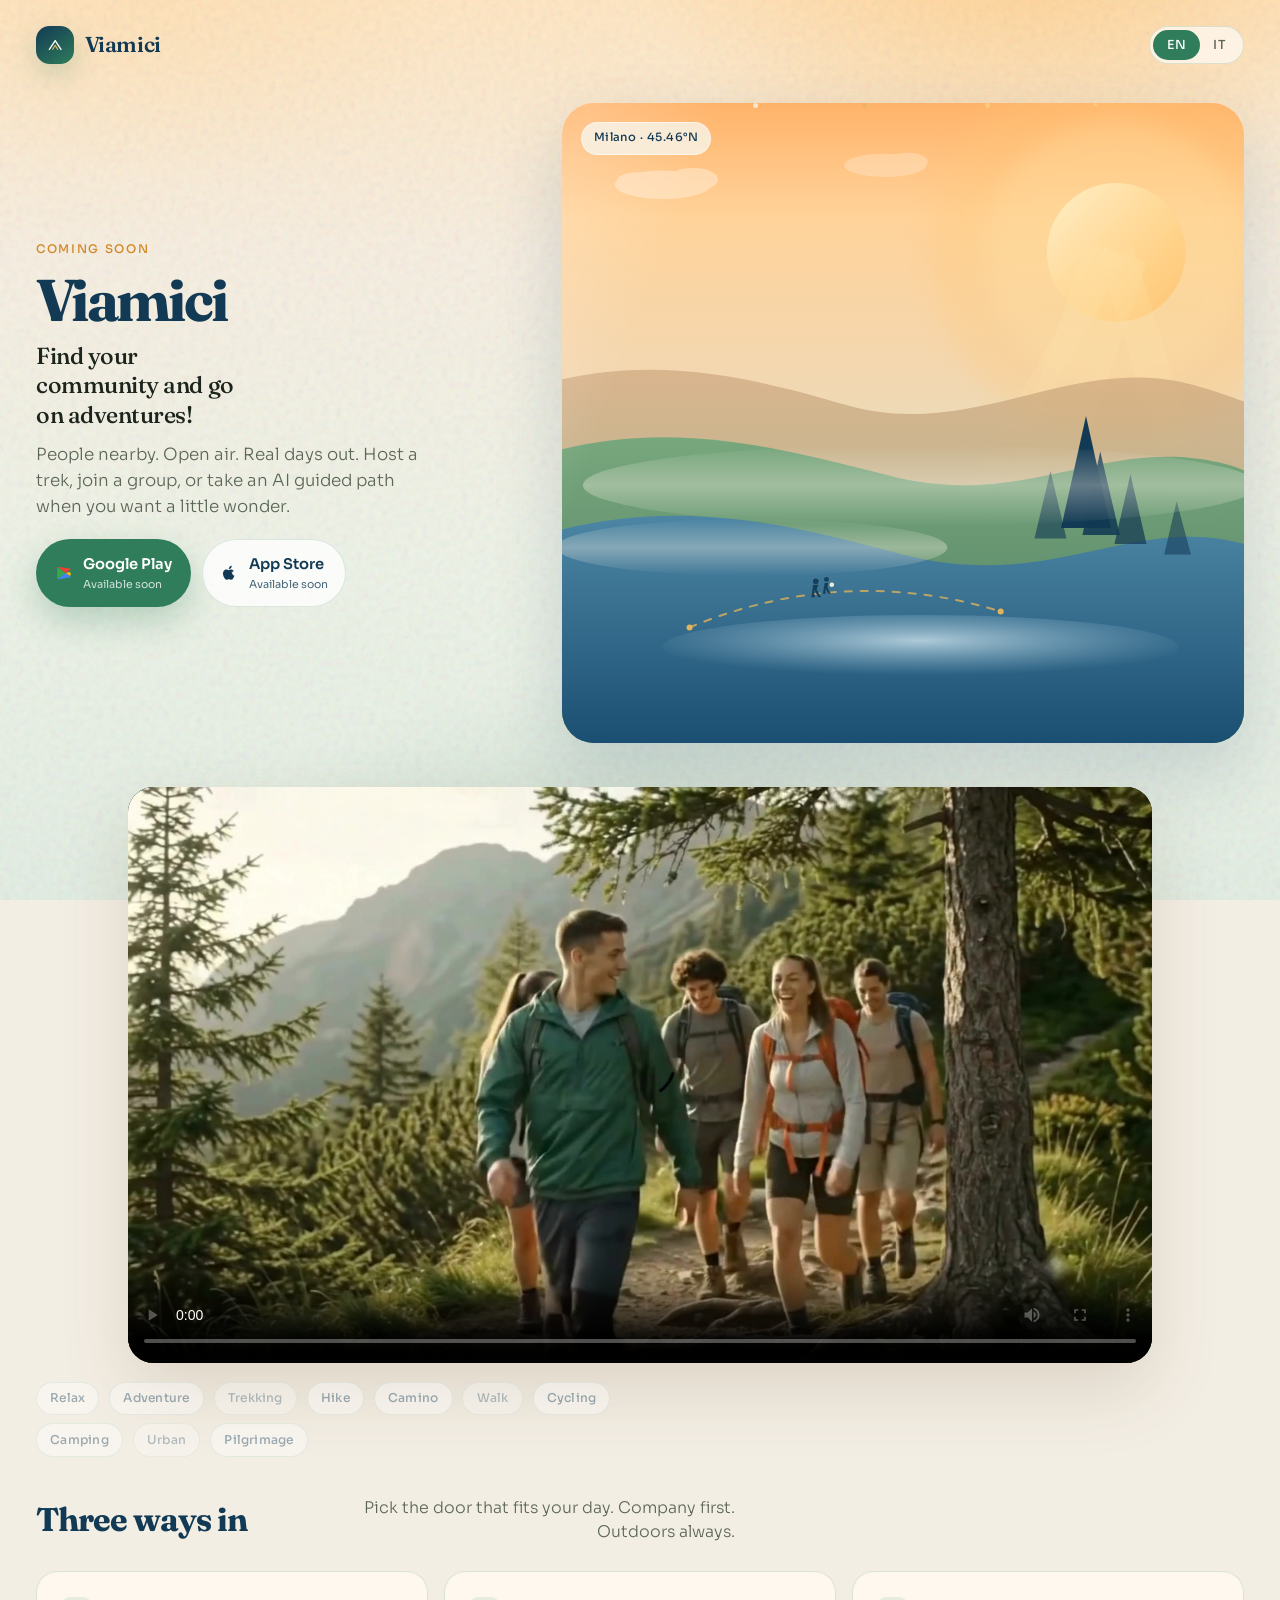
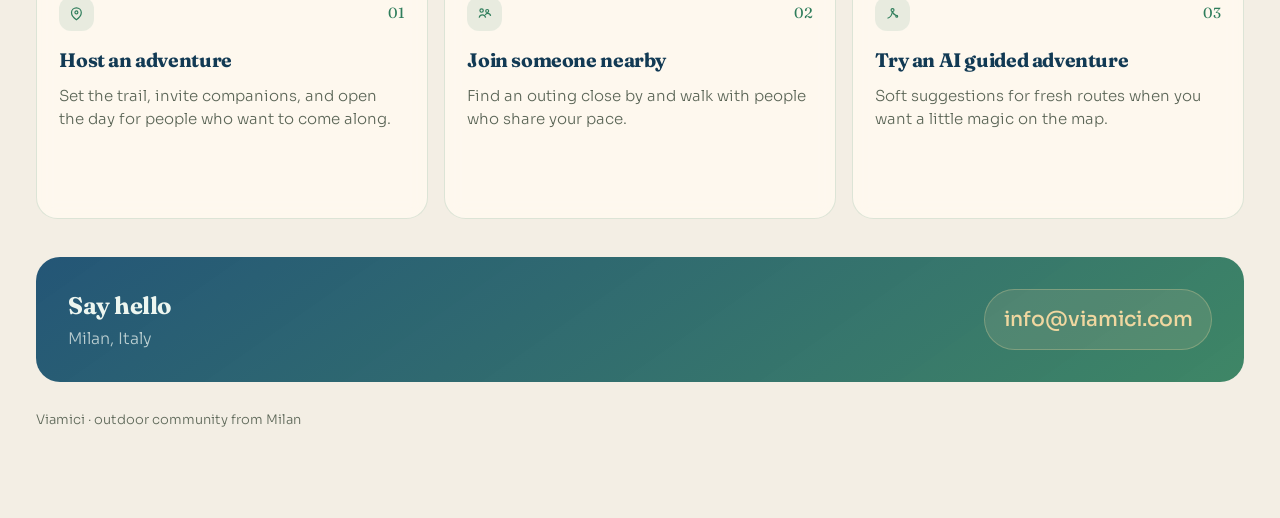
==== viamici/index.html @ a2438922 "Add quiet sunrise motion: clouds, birds, mist, and pollen Keep the nature layout and all copy. Anima" ====
<!DOCTYPE html>
<html lang="en">
  <head>
    <meta charset="utf-8" />
    <meta name="viewport" content="width=device-width, initial-scale=1" />
    <title>Viamici · Find your community and go on adventures</title>
    <meta
      name="description"
      content="Viamici brings people together outdoors. Host a trek, join others, or explore AI guided routes. Coming soon on Google Play and the App Store. Milan, Italy."
    />
    <meta property="og:title" content="Viamici" />
    <meta
      property="og:description"
      content="Find your community and go on adventures. Coming soon on Google Play and the App Store."
    />
    <meta property="og:url" content="https://viamici.com/" />
    <meta property="og:image" content="https://viamici.com/og-default.png" />
    <meta name="theme-color" content="#F6E8D0" />
    <link rel="icon" href="./favicon.png" />
    <link rel="apple-touch-icon" href="./apple-touch.png" />
    <link rel="preconnect" href="https://fonts.googleapis.com" />
    <link rel="preconnect" href="https://fonts.gstatic.com" crossorigin />
    <link
      href="https://fonts.googleapis.com/css2?family=Fraunces:opsz,wght@9..144,500;9..144,600;9..144,700&family=Sora:wght@300;400;500;600&display=swap"
      rel="stylesheet"
    />
    <style>
      :root {
        --lake: #1b4f72;
        --lake-deep: #123a54;
        --forest: #2f7d5b;
        --forest-soft: #5fa88a;
        --leaf: #8fbf7a;
        --meadow: #f3eee4;
        --sky: #4a8ba8;
        --honey: #d0892a;
        --ink: #1c241c;
        --muted: #5d6758;
        --paper: #fff8ee;
        --line: rgba(47, 125, 91, 0.16);
        --ease: cubic-bezier(0.22, 1, 0.36, 1);
        --shell: 82rem;
      }

      * {
        box-sizing: border-box;
      }

      html {
        scroll-behavior: smooth;
      }

      body {
        margin: 0;
        color: var(--ink);
        font-family: Sora, system-ui, sans-serif;
        font-weight: 400;
        line-height: 1.55;
        background: var(--meadow);
        overflow-x: hidden;
      }

      a {
        color: inherit;
      }

      .bg {
        position: fixed;
        inset: 0;
        z-index: 0;
        pointer-events: none;
        background:
          radial-gradient(42rem 28rem at 80% -6%, rgba(255, 186, 92, 0.42), transparent 58%),
          radial-gradient(36rem 22rem at 12% 0%, rgba(255, 220, 170, 0.4), transparent 52%),
          radial-gradient(48rem 26rem at 50% 100%, rgba(47, 125, 91, 0.14), transparent 55%),
          linear-gradient(180deg, #ffe7c4 0%, #f7efe2 28%, #eef3e8 62%, #e4eee4 100%);
      }

      .grain {
        position: fixed;
        inset: 0;
        z-index: 1;
        pointer-events: none;
        opacity: 0.22;
        mix-blend-mode: multiply;
        background-image: url("data:image/svg+xml,%3Csvg viewBox='0 0 160 160' xmlns='http://www.w3.org/2000/svg'%3E%3Cfilter id='n'%3E%3CfeTurbulence type='fractalNoise' baseFrequency='.85' numOctaves='4' stitchTiles='stitch'/%3E%3C/filter%3E%3Crect width='100%25' height='100%25' filter='url(%23n)' opacity='.55'/%3E%3C/svg%3E");
      }

      .wrap {
        position: relative;
        z-index: 2;
        width: min(var(--shell), calc(100% - 2.5rem));
        margin: 0 auto;
        padding: 1.25rem 0 4.5rem;
      }

      header {
        display: flex;
        align-items: center;
        justify-content: space-between;
        gap: 1rem;
      }

      .brand {
        display: inline-flex;
        align-items: center;
        gap: 0.7rem;
        text-decoration: none;
      }

      .mark {
        width: 2.35rem;
        height: 2.35rem;
        border-radius: 0.85rem;
        background: linear-gradient(145deg, var(--lake-deep), var(--forest));
        display: grid;
        place-items: center;
        box-shadow: 0 10px 28px rgba(47, 125, 91, 0.22);
      }

      .mark svg {
        width: 1.15rem;
        height: 1.15rem;
      }

      .brand-name {
        font-family: Fraunces, Georgia, serif;
        font-weight: 600;
        font-size: 1.35rem;
        letter-spacing: -0.02em;
        color: var(--lake-deep);
      }

      .lang {
        display: inline-flex;
        padding: 0.2rem;
        border-radius: 999px;
        background: rgba(255, 255, 255, 0.62);
        border: 1px solid var(--line);
        backdrop-filter: blur(10px);
      }

      .lang button {
        appearance: none;
        border: 0;
        background: transparent;
        color: var(--muted);
        font: 500 0.78rem/1 Sora, sans-serif;
        letter-spacing: 0.04em;
        padding: 0.55rem 0.85rem;
        border-radius: 999px;
        cursor: pointer;
        transition: background 0.25s var(--ease), color 0.25s var(--ease);
      }

      .lang button[aria-pressed="true"] {
        background: var(--forest);
        color: #fff;
      }

      .hero {
        position: relative;
        min-height: calc(100svh - 5.25rem);
        display: grid;
        align-content: end;
        gap: 1.2rem;
        margin: 1rem -1.25rem 0;
        padding: 3.25rem 1.25rem 2.4rem;
        overflow: hidden;
      }

      .hero-copy {
        position: relative;
        z-index: 2;
        max-width: 34rem;
        animation: riseIn 1.1s var(--ease) both;
      }

      .eyebrow {
        margin: 0 0 0.85rem;
        font-size: 0.74rem;
        font-weight: 500;
        letter-spacing: 0.14em;
        text-transform: uppercase;
        color: var(--honey);
      }

      h1.brand-hero {
        margin: 0 0 0.85rem;
        font-family: Fraunces, Georgia, serif;
        font-weight: 700;
        font-size: clamp(3.1rem, 12vw, 4.4rem);
        line-height: 0.94;
        letter-spacing: -0.045em;
        color: var(--lake-deep);
      }

      .slogan {
        margin: 0 0 0.8rem;
        font-family: Fraunces, Georgia, serif;
        font-weight: 500;
        font-size: clamp(1.28rem, 4.4vw, 1.7rem);
        line-height: 1.28;
        letter-spacing: -0.02em;
        color: var(--ink);
        max-width: 16ch;
      }

      .lede {
        margin: 0;
        color: var(--muted);
        font-size: 1.02rem;
        max-width: 38ch;
        font-weight: 300;
      }

      .cta-row {
        display: flex;
        flex-wrap: wrap;
        gap: 0.7rem;
        margin-top: 1.15rem;
      }

      .cta {
        display: inline-flex;
        align-items: center;
        gap: 0.65rem;
        padding: 0.82rem 1.1rem;
        border-radius: 999px;
        text-decoration: none;
        border: 1px solid transparent;
        transition: transform 0.35s var(--ease), box-shadow 0.35s var(--ease);
      }

      .cta:hover {
        transform: translateY(-2px);
      }

      .cta-primary {
        background: var(--forest);
        color: #fff;
        box-shadow: 0 14px 34px rgba(47, 125, 91, 0.28);
      }

      .cta-secondary {
        background: rgba(255, 255, 255, 0.78);
        border-color: var(--line);
        color: var(--lake-deep);
      }

      .cta small {
        display: block;
        font-size: 0.68rem;
        opacity: 0.78;
        font-weight: 400;
      }

      .cta strong {
        display: block;
        font-size: 0.92rem;
        font-weight: 600;
      }

      .hero-art {
        position: absolute;
        inset: 0;
        z-index: 0;
        pointer-events: none;
      }

      .hero-art svg {
        width: 100%;
        height: 100%;
        display: block;
      }

      .hero-veil {
        position: absolute;
        inset: 0;
        background:
          linear-gradient(90deg, rgba(255, 244, 226, 0.92) 0%, rgba(255, 244, 226, 0.5) 36%, rgba(255, 244, 226, 0.08) 58%, transparent 74%),
          linear-gradient(180deg, transparent 46%, rgba(255, 244, 226, 0.4) 100%);
      }

      .art-chip {
        display: none;
      }

      .shimmer {
        position: absolute;
        inset: 0;
        background: linear-gradient(
          110deg,
          transparent 30%,
          rgba(255, 255, 255, 0.18) 48%,
          transparent 62%
        );
        transform: translateX(-60%);
        animation: shimmer 8s var(--ease) infinite;
        pointer-events: none;
      }

      .sun-halo {
        transform-origin: 690px 168px;
        animation: sunBreathe 8s ease-in-out infinite;
      }

      .sun-core {
        transform-origin: 690px 168px;
        animation: sunPulse 7s ease-in-out infinite;
      }

      .rays {
        transform-origin: 690px 168px;
        animation: rayDrift 14s ease-in-out infinite;
      }

      .mist-band {
        animation: mistDrift 18s ease-in-out infinite;
      }

      .mist-band.late {
        animation-duration: 24s;
        animation-delay: -7s;
      }

      .cloud {
        fill: #fff7ea;
        opacity: 0.42;
        animation: cloudDrift 42s linear infinite;
      }

      .cloud.slow {
        opacity: 0.3;
        animation-duration: 58s;
        animation-delay: -18s;
      }

      .birds {
        animation: flock 28s linear infinite;
      }

      .bird {
        fill: none;
        stroke: #123a54;
        stroke-width: 1.6;
        stroke-linecap: round;
        opacity: 0.55;
      }

      .trail-line {
        stroke-dasharray: 8 10;
        animation: trailWalk 7s linear infinite;
      }

      .lake-shine {
        animation: lakeWink 6s ease-in-out infinite;
      }

      .pollen {
        position: absolute;
        inset: 0;
        pointer-events: none;
        overflow: hidden;
      }

      .pollen i {
        position: absolute;
        width: 5px;
        height: 5px;
        border-radius: 50%;
        background: rgba(255, 214, 130, 0.7);
        filter: blur(0.4px);
        animation: mote 16s linear infinite;
      }

      .pollen i:nth-child(2) {
        left: 28%;
        animation-duration: 21s;
        animation-delay: -4s;
        background: rgba(255, 255, 255, 0.65);
      }

      .pollen i:nth-child(3) {
        left: 62%;
        animation-duration: 18s;
        animation-delay: -9s;
      }

      .pollen i:nth-child(4) {
        left: 78%;
        animation-duration: 23s;
        animation-delay: -2s;
        width: 3px;
        height: 3px;
      }

      .pollen i:nth-child(5) {
        left: 44%;
        animation-duration: 19s;
        animation-delay: -12s;
        background: rgba(224, 179, 92, 0.55);
      }

      .art-chip {
        animation: chipFloat 5s ease-in-out infinite;
      }

      .bubbles {
        position: relative;
        z-index: 2;
        display: flex;
        flex-wrap: wrap;
        justify-content: center;
        gap: 0.5rem 0.62rem;
        margin: 0.85rem 0 1.85rem;
        min-height: 2.5rem;
        pointer-events: none;
      }

      .bubble {
        white-space: nowrap;
        padding: 0.4rem 0.82rem;
        border-radius: 999px;
        font-size: 0.76rem;
        font-weight: 500;
        letter-spacing: 0.02em;
        color: rgba(18, 58, 84, 0.52);
        background: rgba(255, 255, 255, 0.5);
        border: 1px solid rgba(47, 125, 91, 0.12);
        backdrop-filter: blur(6px);
        animation: bobSoft 5.5s ease-in-out infinite;
        opacity: 0.78;
      }

      .bubble:nth-child(2n) {
        animation-delay: -1.2s;
      }

      .bubble:nth-child(3n) {
        animation-delay: -2.4s;
        opacity: 0.58;
      }

      .bubble:nth-child(4n) {
        animation-delay: -0.6s;
      }

      .film {
        width: min(56rem, 100%);
        margin: 1.75rem auto 0;
      }

      .film-frame {
        position: relative;
        aspect-ratio: 16 / 9;
        border-radius: 1.35rem;
        overflow: hidden;
        background: #2a3a2e;
        box-shadow:
          0 24px 60px rgba(80, 52, 18, 0.14),
          0 0 0 1px rgba(255, 236, 204, 0.7) inset;
      }

      .film-frame video {
        display: block;
        width: 100%;
        height: 100%;
        object-fit: contain;
        background: #0d2433;
      }

      .paths {
        margin-top: 0.35rem;
        display: grid;
        gap: 1.35rem;
      }

      .paths-intro {
        max-width: 32rem;
      }

      .paths-intro h2 {
        margin: 0 0 0.4rem;
        font-family: Fraunces, Georgia, serif;
        font-size: clamp(1.55rem, 3vw, 2.05rem);
        letter-spacing: -0.03em;
        color: var(--lake-deep);
      }

      .paths-intro p {
        margin: 0;
        color: var(--muted);
        font-weight: 300;
      }

      .path-list {
        display: grid;
        gap: 0.85rem;
      }

      .path {
        background: rgba(255, 250, 240, 0.86);
        border: 1px solid var(--line);
        border-radius: 1.35rem;
        padding: 1.35rem 1.25rem 1.3rem;
        backdrop-filter: blur(8px);
        transition:
          transform 0.35s var(--ease),
          box-shadow 0.35s var(--ease),
          border-color 0.35s var(--ease);
      }

      .path-top {
        display: flex;
        align-items: center;
        justify-content: space-between;
        margin-bottom: 0.9rem;
      }

      .path-icon {
        width: 2.15rem;
        height: 2.15rem;
        border-radius: 0.75rem;
        display: grid;
        place-items: center;
        background: rgba(47, 125, 91, 0.1);
        color: var(--forest);
      }

      .path-icon svg {
        width: 1.05rem;
        height: 1.05rem;
      }

      .path-index {
        font-family: Fraunces, Georgia, serif;
        font-size: 0.92rem;
        color: var(--forest);
      }

      .path h3 {
        margin: 0 0 0.5rem;
        font-family: Fraunces, Georgia, serif;
        font-size: 1.22rem;
        letter-spacing: -0.02em;
        color: var(--lake-deep);
      }

      .path p {
        margin: 0;
        color: var(--muted);
        font-size: 0.94rem;
        font-weight: 300;
      }

      .contact {
        margin-top: 2.75rem;
        padding: 1.7rem 1.4rem;
        border-radius: 1.5rem;
        background: linear-gradient(145deg, rgba(27, 79, 114, 0.96), rgba(47, 125, 91, 0.92));
        color: #edf6f0;
        display: grid;
        gap: 0.85rem;
      }

      .contact h2 {
        margin: 0;
        font-family: Fraunces, Georgia, serif;
        font-size: 1.5rem;
        letter-spacing: -0.02em;
      }

      .contact .place {
        margin: 0.2rem 0 0;
        color: rgba(237, 246, 240, 0.74);
        font-weight: 300;
      }

      .contact a {
        color: #f0d7a0;
        text-decoration: none;
        font-size: 1.08rem;
        font-weight: 500;
        justify-self: start;
      }

      .contact a:hover {
        text-decoration: underline;
      }

      footer {
        margin-top: 1.75rem;
        color: var(--muted);
        font-size: 0.82rem;
        font-weight: 300;
      }

      .visually-hidden {
        position: absolute;
        width: 1px;
        height: 1px;
        padding: 0;
        margin: -1px;
        overflow: hidden;
        clip: rect(0, 0, 0, 0);
        white-space: nowrap;
        border: 0;
      }

      [data-i18n] {
        transition: opacity 0.2s ease;
      }

      html.is-switching [data-i18n] {
        opacity: 0.35;
      }

      @keyframes shimmer {
        0%,
        18% {
          transform: translateX(-70%);
        }
        55%,
        100% {
          transform: translateX(120%);
        }
      }

      @keyframes bobSoft {
        0%,
        100% {
          transform: translateY(0);
        }
        50% {
          transform: translateY(-5px);
        }
      }

      @keyframes riseIn {
        from {
          opacity: 0;
          transform: translateY(14px);
        }
        to {
          opacity: 1;
          transform: translateY(0);
        }
      }

      @keyframes sunBreathe {
        0%,
        100% {
          opacity: 0.26;
          transform: scale(1);
        }
        50% {
          opacity: 0.4;
          transform: scale(1.08);
        }
      }

      @keyframes sunPulse {
        0%,
        100% {
          transform: scale(1);
        }
        50% {
          transform: scale(1.04);
        }
      }

      @keyframes rayDrift {
        0%,
        100% {
          opacity: 0.38;
        }
        50% {
          opacity: 0.58;
        }
      }

      @keyframes mistDrift {
        0%,
        100% {
          transform: translateX(0);
          opacity: 0.55;
        }
        50% {
          transform: translateX(28px);
          opacity: 0.85;
        }
      }

      @keyframes cloudDrift {
        from {
          transform: translateX(-80px);
        }
        to {
          transform: translateX(140px);
        }
      }

      @keyframes flock {
        0% {
          transform: translate(-80px, 12px);
          opacity: 0;
        }
        8% {
          opacity: 0.7;
        }
        86% {
          opacity: 0.7;
        }
        100% {
          transform: translate(980px, -40px);
          opacity: 0;
        }
      }

      @keyframes trailWalk {
        to {
          stroke-dashoffset: -36;
        }
      }

      @keyframes lakeWink {
        0%,
        100% {
          opacity: 0.55;
        }
        50% {
          opacity: 0.95;
        }
      }

      @keyframes mote {
        0% {
          transform: translate3d(0, 110%, 0);
          opacity: 0;
        }
        12% {
          opacity: 0.7;
        }
        100% {
          transform: translate3d(18px, -20%, 0);
          opacity: 0;
        }
      }

      @keyframes chipFloat {
        0%,
        100% {
          transform: translateY(0);
        }
        50% {
          transform: translateY(-4px);
        }
      }

      @media (min-width: 960px) {
        .wrap {
          width: min(var(--shell), calc(100% - 4.5rem));
          padding: 1.6rem 0 5.5rem;
        }

        .hero {
          min-height: 0;
          display: grid;
          grid-template-columns: minmax(20rem, 0.86fr) minmax(28rem, 1.22fr);
          align-items: center;
          align-content: initial;
          gap: 2.75rem 2.85rem;
          margin: 2.1rem 0 0;
          padding: 0.35rem 0 0;
          overflow: visible;
        }

        .hero-copy {
          max-width: 36rem;
        }

        h1.brand-hero {
          font-size: clamp(3.4rem, 4.6vw, 4.55rem);
        }

        .slogan {
          font-size: clamp(1.45rem, 1.7vw, 1.75rem);
          max-width: 15ch;
        }

        .lede {
          font-size: 1.05rem;
          max-width: 34ch;
        }

        .hero-art {
          position: relative;
          inset: auto;
          height: min(40rem, 72vh);
          border-radius: 2rem;
          overflow: hidden;
          box-shadow:
            0 28px 70px rgba(18, 58, 84, 0.16),
            0 0 0 1px rgba(255, 255, 255, 0.35) inset;
        }

        .hero-veil {
          display: none;
        }

        .art-chip {
          display: inline-flex;
          position: absolute;
          top: 1.15rem;
          left: 1.15rem;
          z-index: 2;
          padding: 0.42rem 0.75rem;
          border-radius: 999px;
          font-size: 0.72rem;
          font-weight: 500;
          letter-spacing: 0.04em;
          color: var(--lake-deep);
          background: rgba(247, 251, 247, 0.72);
          border: 1px solid rgba(255, 255, 255, 0.55);
          backdrop-filter: blur(10px);
        }

        .film {
          width: min(64rem, 100%);
          margin: 2.75rem auto 0.35rem;
        }

        .film-frame {
          border-radius: 1.6rem;
          box-shadow:
            0 28px 70px rgba(92, 58, 18, 0.14),
            0 0 0 1px rgba(255, 236, 204, 0.75) inset;
        }

        .bubbles {
          justify-content: flex-start;
          max-width: 38rem;
          margin: 1.15rem 0 2.35rem;
        }

        .paths {
          margin-top: 0.5rem;
          gap: 1.6rem;
        }

        .paths-head {
          display: flex;
          align-items: end;
          justify-content: space-between;
          gap: 2rem;
        }

        .paths-intro {
          display: flex;
          align-items: end;
          justify-content: space-between;
          gap: 2.5rem;
          max-width: none;
        }

        .paths-intro h2 {
          margin: 0;
          flex: 0 1 22rem;
        }

        .paths-intro p {
          max-width: 28rem;
          text-align: right;
        }

        .path-list {
          grid-template-columns: repeat(3, minmax(0, 1fr));
          gap: 1rem;
        }

        .path {
          padding: 1.55rem 1.4rem 1.5rem;
          min-height: 15.5rem;
        }

        .path:hover {
          transform: translateY(-5px);
          border-color: rgba(47, 125, 91, 0.32);
          box-shadow: 0 18px 40px rgba(18, 58, 84, 0.1);
        }

        .contact {
          margin-top: 2.4rem;
          padding: 1.85rem 2rem;
          grid-template-columns: 1fr auto;
          align-items: center;
          gap: 1.5rem;
        }

        .contact a {
          font-size: 1.28rem;
          padding: 0.85rem 1.15rem;
          border-radius: 999px;
          background: rgba(240, 215, 160, 0.12);
          border: 1px solid rgba(240, 215, 160, 0.28);
        }

        .contact a:hover {
          text-decoration: none;
          background: rgba(240, 215, 160, 0.2);
        }
      }

      @media (max-width: 959px) {
        .paths-head {
          display: grid;
          gap: 0.2rem;
        }
      }

      @media (max-width: 720px) {
        .hero-veil {
          background:
            linear-gradient(180deg, rgba(255, 236, 204, 0.18), rgba(255, 244, 226, 0.78) 76%),
            linear-gradient(90deg, rgba(255, 236, 204, 0.28), transparent 78%);
        }
      }

      @media (prefers-reduced-motion: reduce) {
        *,
        *::before,
        *::after {
          animation: none !important;
          transition: none !important;
        }
        .bubble {
          opacity: 0.35;
        }
      }
    </style>
  </head>
  <body>
    <div class="bg" aria-hidden="true"></div>
    <div class="grain" aria-hidden="true"></div>

    <div class="wrap">
      <header>
        <a class="brand" href="/">
          <span class="mark" aria-hidden="true">
            <svg viewBox="0 0 24 24" fill="none">
              <path
                d="M4 18 L12 6 L20 18"
                stroke="#fff"
                stroke-width="1.7"
                stroke-linejoin="round"
              />
              <path
                d="M8.4 18 L12 12.2 L15.6 18"
                stroke="#e0b35c"
                stroke-width="1.5"
                stroke-linejoin="round"
              />
            </svg>
          </span>
          <span class="brand-name">Viamici</span>
        </a>
        <div class="lang" role="group" aria-label="Language">
          <button type="button" data-lang="en" aria-pressed="true">EN</button>
          <button type="button" data-lang="it" aria-pressed="false">IT</button>
        </div>
      </header>

      <section class="hero">
        <div class="hero-copy">
          <p class="eyebrow" data-i18n="eyebrow">Coming soon</p>
          <h1 class="brand-hero">Viamici</h1>
          <p class="slogan" data-i18n="slogan">
            Find your community and go on adventures!
          </p>
          <p class="lede" data-i18n="lede">
            People nearby. Open air. Real days out. Host a trek, join a group, or take an AI guided path when you want a little wonder.
          </p>
          <div class="cta-row">
            <div class="cta cta-primary" role="text">
              <svg width="18" height="18" viewBox="0 0 24 24" aria-hidden="true">
                <path fill="#34A853" d="M3 20.5V3.5L14 12 3 20.5Z" />
                <path fill="#FBBC04" d="M14 12l5.6 4.1c.7-.5 1.4-1.5 1.4-2.7s-.7-2.2-1.4-2.7L14 12Z" />
                <path fill="#4285F4" d="M3 20.5 14 12l7.6 5.6L3 20.5Z" />
                <path fill="#EA4335" d="M3 3.5 21.6 6.4 14 12 3 3.5Z" />
              </svg>
              <span>
                <strong data-i18n="play">Google Play</strong>
                <small data-i18n="soonShort">Available soon</small>
              </span>
            </div>
            <div class="cta cta-secondary" role="text">
              <svg width="18" height="18" viewBox="0 0 24 24" aria-hidden="true">
                <path
                  fill="currentColor"
                  d="M16.4 12.7c0-2.3 1.9-3.4 2-3.5-1.1-1.6-2.8-1.8-3.4-1.8-1.4-.1-2.8.8-3.5.8s-1.8-.8-3-.8c-1.5 0-3 .9-3.8 2.3-1.6 2.8-.4 6.9 1.2 9.1.8 1.1 1.7 2.3 2.9 2.2 1.2 0 1.6-.7 3-.7s1.8.7 3 .7 2-.1 2.9-2.2c.7-1 1.2-2 1.5-3.1-3.9-1.5-3.8-6-2.8-7zM14.7 5.4c.6-.8 1.1-1.9.9-3-1 .05-2.2.7-2.9 1.5-.6.7-1.2 1.8-1 2.9 1.1.1 2.2-.5 3-1.4z"
                />
              </svg>
              <span>
                <strong data-i18n="appstore">App Store</strong>
                <small data-i18n="soonShort">Available soon</small>
              </span>
            </div>
          </div>
        </div>

        <div class="hero-art" aria-hidden="true">
          <span class="art-chip">Milano · 45.46°N</span>
          <svg viewBox="0 0 900 720" preserveAspectRatio="xMidYMax slice">
            <defs>
              <linearGradient id="skyGrad" x1="0" y1="0" x2="0" y2="1">
                <stop offset="0%" stop-color="#ffb36a" />
                <stop offset="18%" stop-color="#ffd39a" />
                <stop offset="42%" stop-color="#f3d7b0" />
                <stop offset="72%" stop-color="#d8e5c8" />
                <stop offset="100%" stop-color="#e8f0de" />
              </linearGradient>
              <linearGradient id="ridgeFar" x1="0" y1="0" x2="0" y2="1">
                <stop offset="0%" stop-color="#c9a078" />
                <stop offset="100%" stop-color="#7d8f68" />
              </linearGradient>
              <linearGradient id="ridgeMid" x1="0" y1="0" x2="0" y2="1">
                <stop offset="0%" stop-color="#6aa57a" />
                <stop offset="100%" stop-color="#3d6f55" />
              </linearGradient>
              <linearGradient id="ridgeNear" x1="0" y1="0" x2="0" y2="1">
                <stop offset="0%" stop-color="#4d86a4" />
                <stop offset="100%" stop-color="#1b4f72" />
              </linearGradient>
              <linearGradient id="sunGlow" x1="0" y1="0" x2="1" y2="1">
                <stop offset="0%" stop-color="#fff7d8" />
                <stop offset="100%" stop-color="#ffb247" stop-opacity="0.8" />
              </linearGradient>
              <linearGradient id="ray" x1="0" y1="0" x2="0" y2="1">
                <stop offset="0%" stop-color="#ffe7b0" stop-opacity="0.55" />
                <stop offset="100%" stop-color="#ffe7b0" stop-opacity="0" />
              </linearGradient>
              <linearGradient id="mist" x1="0" y1="0" x2="0" y2="1">
                <stop offset="0%" stop-color="#fff6e8" stop-opacity="0" />
                <stop offset="50%" stop-color="#fff6e8" stop-opacity="0.35" />
                <stop offset="100%" stop-color="#fff6e8" stop-opacity="0" />
              </linearGradient>
              <radialGradient id="lakeShine" cx="50%" cy="40%" r="55%">
                <stop offset="0%" stop-color="#d7ebf3" stop-opacity="0.75" />
                <stop offset="100%" stop-color="#9fc4d6" stop-opacity="0" />
              </radialGradient>
              <filter id="soft">
                <feGaussianBlur stdDeviation="14" />
              </filter>
            </defs>
            <rect width="900" height="720" fill="url(#skyGrad)" />
            <circle class="sun-halo" cx="690" cy="168" r="210" fill="#ffc878" opacity="0.28" filter="url(#soft)" />
            <circle class="sun-core" cx="690" cy="168" r="78" fill="url(#sunGlow)" />
            <circle class="sun-halo" cx="690" cy="168" r="148" fill="#ffe2a8" opacity="0.32" filter="url(#soft)" />
            <g class="rays" opacity="0.42">
              <path d="M690 168 L520 680" stroke="url(#ray)" stroke-width="72" />
              <path d="M690 168 L690 700" stroke="url(#ray)" stroke-width="54" />
              <path d="M690 168 L840 660" stroke="url(#ray)" stroke-width="40" />
              <path d="M690 168 L430 620" stroke="url(#ray)" stroke-width="28" />
            </g>
            <g class="cloud">
              <ellipse cx="180" cy="92" rx="54" ry="16" />
              <ellipse cx="214" cy="86" rx="28" ry="13" />
              <ellipse cx="150" cy="88" rx="22" ry="10" />
            </g>
            <g class="cloud slow">
              <ellipse cx="430" cy="70" rx="46" ry="13" />
              <ellipse cx="456" cy="66" rx="22" ry="10" />
            </g>
            <g class="birds">
              <path class="bird" d="M12 18 q8 -7 16 0" />
              <path class="bird" d="M36 10 q6 -5 12 0" />
              <path class="bird" d="M28 28 q5 -4 10 0" />
            </g>
            <path
              d="M0 330 C140 280 250 300 380 338 C530 384 640 278 780 318 C850 338 880 360 900 352 L900 720 L0 720 Z"
              fill="url(#ridgeFar)"
              opacity="0.62"
            />
            <path
              d="M0 410 C160 350 280 380 430 418 C590 462 680 368 820 408 C870 426 890 448 900 438 L900 720 L0 720 Z"
              fill="url(#ridgeMid)"
              opacity="0.86"
            />
            <path
              d="M0 500 C170 438 300 468 450 508 C620 552 710 458 840 498 C875 512 890 530 900 522 L900 720 L0 720 Z"
              fill="url(#ridgeNear)"
            />
            <g fill="#123a54">
              <path d="M628 478 L656 352 L684 478 Z" />
              <path d="M652 486 L672 392 L694 486 Z" opacity="0.88" />
              <path d="M688 496 L706 418 L724 496 Z" opacity="0.72" />
              <path d="M598 490 L616 414 L634 490 Z" opacity="0.6" />
              <path d="M744 508 L758 448 L774 508 Z" opacity="0.55" />
            </g>
            <ellipse class="lake-shine" cx="470" cy="612" rx="290" ry="36" fill="url(#lakeShine)" />
            <ellipse class="mist-band" cx="470" cy="430" rx="380" ry="46" fill="url(#mist)" />
            <ellipse class="mist-band late" cx="280" cy="500" rx="220" ry="32" fill="url(#mist)" />
            <path
              class="trail-line"
              d="M210 590 C310 548 430 532 560 572"
              fill="none"
              stroke="#e0b35c"
              stroke-width="2.2"
              stroke-linecap="round"
              opacity="0.78"
            />
            <circle cx="210" cy="590" r="3.4" fill="#e0b35c" />
            <circle cx="370" cy="542" r="2.6" fill="#f3ead7" />
            <circle cx="560" cy="572" r="3.4" fill="#e0b35c" />
            <g fill="#123a54" opacity="0.9">
              <circle cx="352" cy="538" r="3.2" />
              <path d="M349 542 L347 556 L351 556 L350 548 L355 556 L358 556 L353 547 L355 542 Z" />
              <circle cx="364" cy="536" r="2.7" />
              <path d="M362 540 L360 552 L363 552 L363 546 L366 552 L369 552 L365 545 L366 540 Z" />
            </g>
          </svg>
          <div class="hero-veil"></div>
          <div class="shimmer"></div>
          <div class="pollen" aria-hidden="true">
            <i></i><i></i><i></i><i></i><i></i>
          </div>
        </div>
      </section>

      <section class="film" aria-labelledby="film-title">
        <h2 id="film-title" class="visually-hidden" data-i18n="filmTitle">Coming soon</h2>
        <div class="film-frame">
          <video
            controls
            playsinline
            preload="metadata"
            poster="./coming-soon.jpg"
            aria-label="Viamici, coming soon..."
          >
            <source src="./coming-soon.mp4" type="video/mp4" />
          </video>
        </div>
      </section>

      <div class="bubbles" id="bubbles" aria-hidden="true"></div>

      <section class="paths">
        <div class="paths-head">
          <div class="paths-intro">
            <h2 data-i18n="pathsTitle">Three ways in</h2>
            <p data-i18n="pathsLede">
              Pick the door that fits your day. Company first. Outdoors always.
            </p>
          </div>
        </div>
        <div class="path-list">
          <article class="path">
            <div class="path-top">
              <span class="path-icon" aria-hidden="true">
                <svg viewBox="0 0 24 24" fill="none" stroke="currentColor" stroke-width="1.7">
                  <path d="M12 21s-7-4.6-7-10.2A7 7 0 0 1 12 4a7 7 0 0 1 7 6.8C19 16.4 12 21 12 21Z" />
                  <circle cx="12" cy="10.6" r="2.1" />
                </svg>
              </span>
              <div class="path-index">01</div>
            </div>
            <h3 data-i18n="hostTitle">Host an adventure</h3>
            <p data-i18n="hostBody">
              Set the trail, invite companions, and open the day for people who want to come along.
            </p>
          </article>
          <article class="path">
            <div class="path-top">
              <span class="path-icon" aria-hidden="true">
                <svg viewBox="0 0 24 24" fill="none" stroke="currentColor" stroke-width="1.7">
                  <circle cx="8" cy="8" r="2.4" />
                  <circle cx="16" cy="8.5" r="2.1" />
                  <path d="M4.5 18c.6-2.6 2.4-4 4.6-4s4 1.4 4.6 4" />
                  <path d="M13.2 14.2c.8-1.4 2.1-2.1 3.6-2.1 2 0 3.5 1.2 4.1 3.4" />
                </svg>
              </span>
              <div class="path-index">02</div>
            </div>
            <h3 data-i18n="joinTitle">Join someone nearby</h3>
            <p data-i18n="joinBody">
              Find an outing close by and walk with people who share your pace.
            </p>
          </article>
          <article class="path">
            <div class="path-top">
              <span class="path-icon" aria-hidden="true">
                <svg viewBox="0 0 24 24" fill="none" stroke="currentColor" stroke-width="1.7">
                  <path d="M5 19c4-1 6.5-5.2 7-10" />
                  <path d="M12 9.2c.4 2.6 2.2 4.8 5.4 5.8" />
                  <circle cx="12.2" cy="7.2" r="2.1" />
                  <circle cx="18.2" cy="16.2" r="1.3" />
                </svg>
              </span>
              <div class="path-index">03</div>
            </div>
            <h3 data-i18n="aiTitle">Try an AI guided adventure</h3>
            <p data-i18n="aiBody">
              Soft suggestions for fresh routes when you want a little magic on the map.
            </p>
          </article>
        </div>
      </section>

      <section class="contact" id="contact">
        <div>
          <h2 data-i18n="contactTitle">Say hello</h2>
          <p class="place" data-i18n="place">Milan, Italy</p>
        </div>
        <a href="mailto:info@viamici.com">info@viamici.com</a>
      </section>

      <footer data-i18n="footer">Viamici · outdoor community from Milan</footer>
    </div>

    <script>
      (function () {
        var copy = {
          en: {
            title: "Viamici · Find your community and go on adventures",
            eyebrow: "Coming soon",
            slogan: "Find your community and go on adventures!",
            lede:
              "People nearby. Open air. Real days out. Host a trek, join a group, or take an AI guided path when you want a little wonder.",
            play: "Google Play",
            appstore: "App Store",
            soonShort: "Available soon",
            pathsTitle: "Three ways in",
            pathsLede: "Pick the door that fits your day. Company first. Outdoors always.",
            hostTitle: "Host an adventure",
            hostBody:
              "Set the trail, invite companions, and open the day for people who want to come along.",
            joinTitle: "Join someone nearby",
            joinBody: "Find an outing close by and walk with people who share your pace.",
            aiTitle: "Try an AI guided adventure",
            aiBody:
              "Soft suggestions for fresh routes when you want a little magic on the map.",
            filmTitle: "Coming soon",
            contactTitle: "Say hello",
            place: "Milan, Italy",
            footer: "Viamici · outdoor community from Milan",
          },
          it: {
            title: "Viamici · Trova la tua community e parti all’avventura",
            eyebrow: "Presto disponibile",
            slogan: "Trova la tua community e parti all’avventura!",
            lede:
              "Persone vicine. Aria aperta. Giornate vere. Organizza un’uscita, unisciti a un gruppo, o prova un percorso guidato dall’AI quando vuoi un filo di magia.",
            play: "Google Play",
            appstore: "App Store",
            soonShort: "Presto disponibile",
            pathsTitle: "Tre porte di ingresso",
            pathsLede: "Scegli quella che ti serve oggi. Prima le persone. Sempre all’aperto.",
            hostTitle: "Organizza un’avventura",
            hostBody:
              "Traccia il percorso, invita compagni e apri la giornata a chi vuole unirsi.",
            joinTitle: "Unisciti a qualcuno vicino",
            joinBody: "Trova un’uscita qui intorno e cammina con chi ha il tuo ritmo.",
            aiTitle: "Prova un’avventura guidata dall’AI",
            aiBody:
              "Suggerimenti leggeri per sentieri nuovi, quando vuoi un po’ di magia sulla mappa.",
            filmTitle: "Presto disponibile",
            contactTitle: "Scrivici",
            place: "Milano, Italia",
            footer: "Viamici · community outdoor da Milano",
          },
        };

        var bubbles = {
          en: [
            "Relax",
            "Adventure",
            "Trekking",
            "Hike",
            "Camino",
            "Walk",
            "Cycling",
            "Camping",
            "Urban",
            "Pilgrimage",
          ],
          it: [
            "Relax",
            "Avventura",
            "Trekking",
            "Escursione",
            "Cammino",
            "Passeggiata",
            "Bici",
            "Campeggio",
            "Urbana",
            "Pellegrinaggio",
          ],
        };

        var html = document.documentElement;
        var buttons = document.querySelectorAll(".lang button");
        var bubbleRoot = document.getElementById("bubbles");
        var stored = localStorage.getItem("viamici-lang");
        var lang = stored === "it" || stored === "en" ? stored : "en";
        var reduceMotion = window.matchMedia("(prefers-reduced-motion: reduce)").matches;

        function renderBubbles(next) {
          if (!bubbleRoot) return;
          bubbleRoot.innerHTML = "";
          var words = bubbles[next] || bubbles.en;
          words.forEach(function (word) {
            var el = document.createElement("span");
            el.className = "bubble";
            el.textContent = word;
            if (reduceMotion) {
              el.style.animation = "none";
              el.style.opacity = "0.55";
            }
            bubbleRoot.appendChild(el);
          });
        }

        function apply(next) {
          var t = copy[next];
          if (!t) return;
          html.classList.add("is-switching");
          window.setTimeout(function () {
            html.lang = next;
            document.title = t.title;
            document.querySelectorAll("[data-i18n]").forEach(function (el) {
              var key = el.getAttribute("data-i18n");
              if (t[key]) el.textContent = t[key];
            });
            buttons.forEach(function (btn) {
              btn.setAttribute(
                "aria-pressed",
                btn.getAttribute("data-lang") === next ? "true" : "false"
              );
            });
            localStorage.setItem("viamici-lang", next);
            renderBubbles(next);
            html.classList.remove("is-switching");
          }, 120);
        }

        buttons.forEach(function (btn) {
          btn.addEventListener("click", function () {
            apply(btn.getAttribute("data-lang"));
          });
        });

        apply(lang);
      })();
    </script>
  </body>
</html>
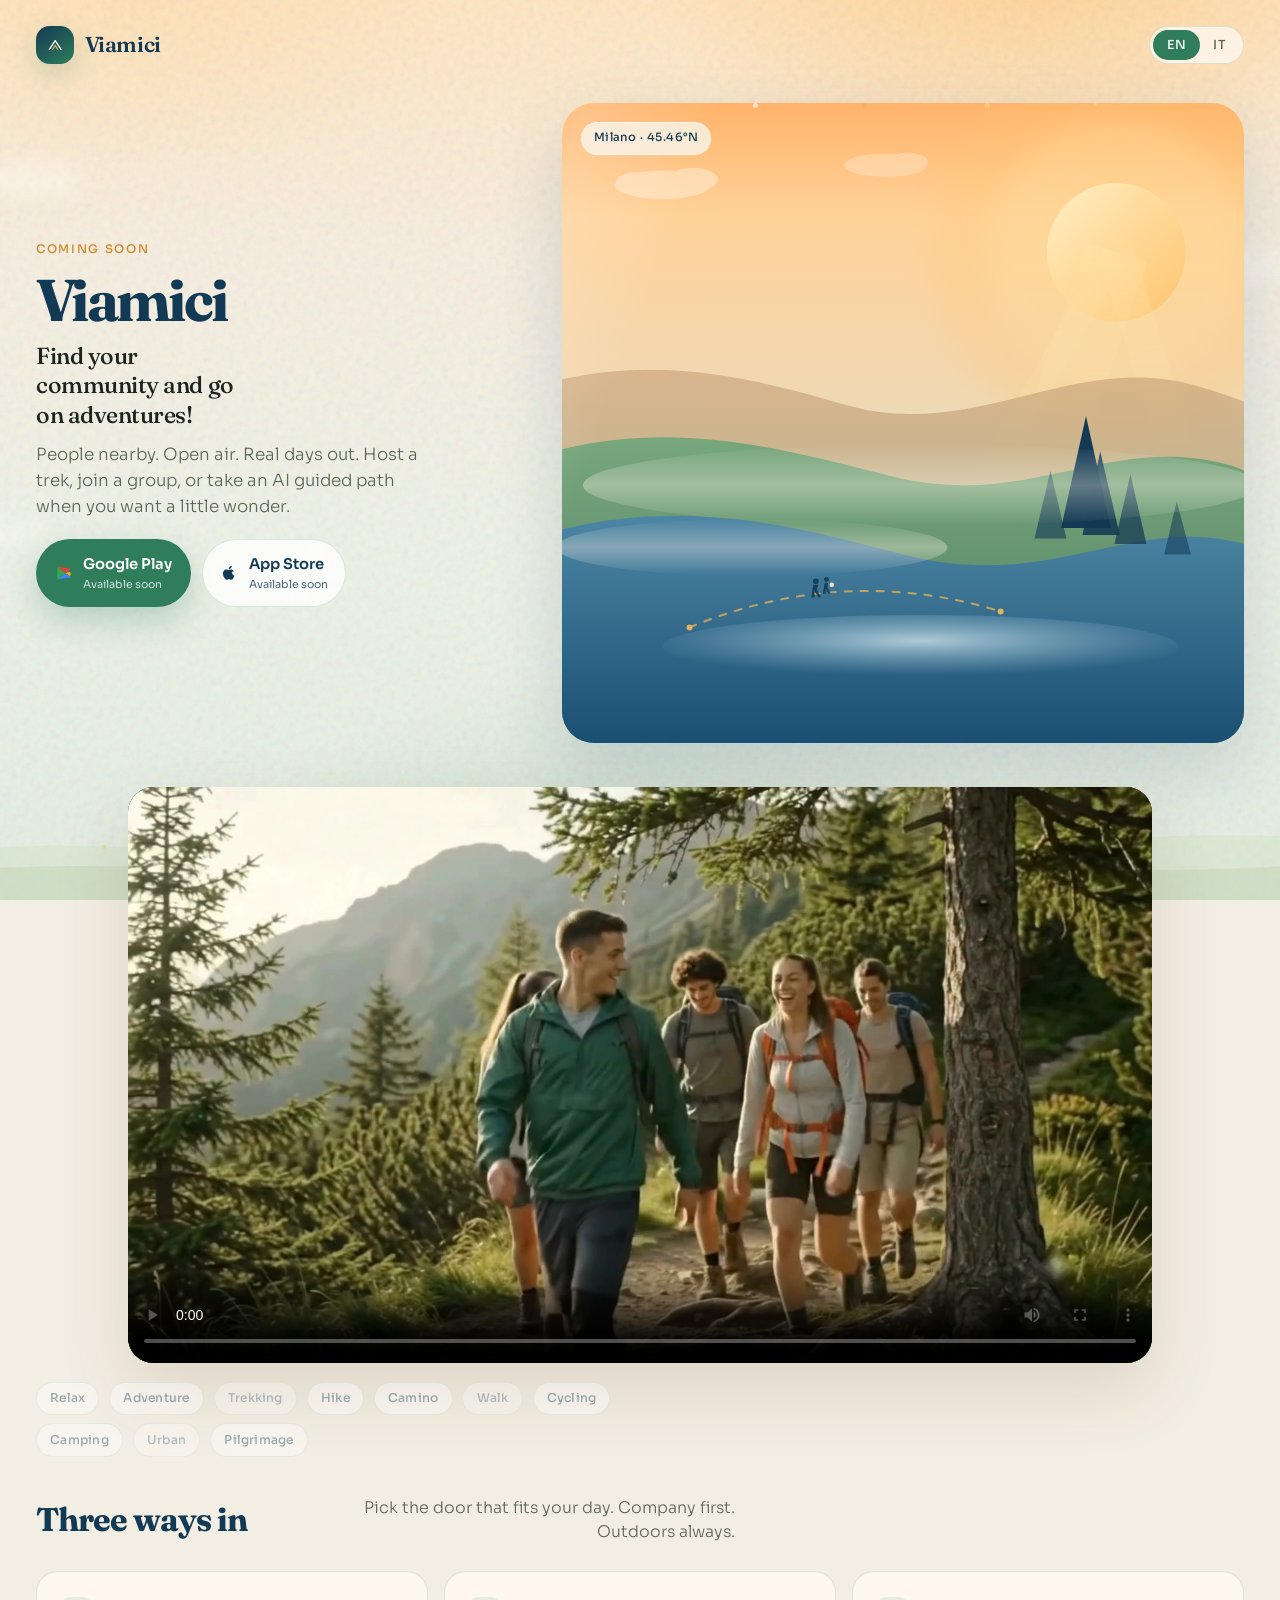
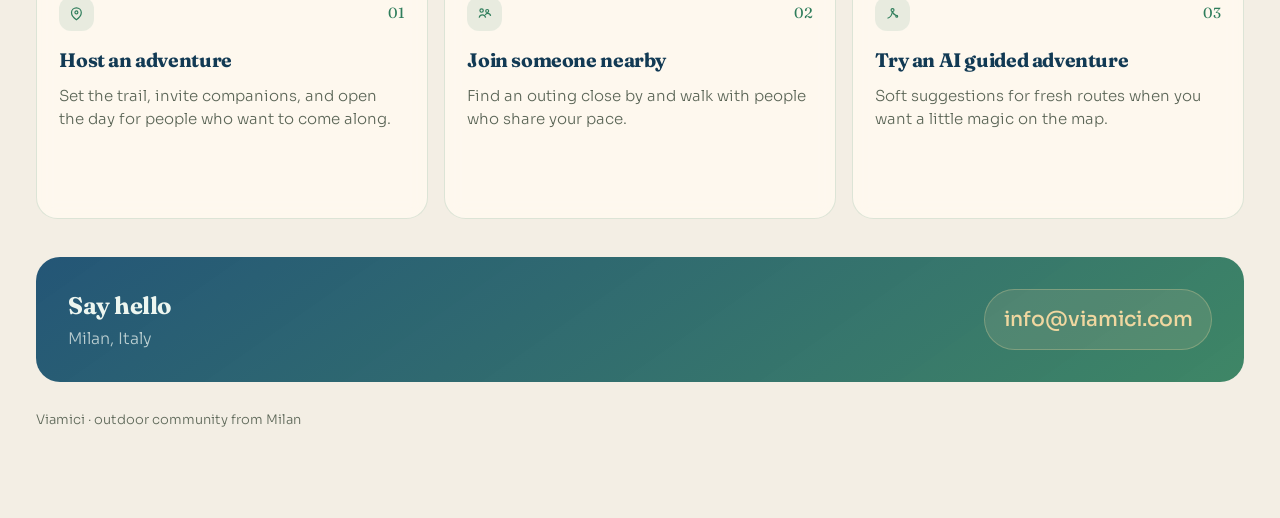
==== commit dbcde046: "Add tiny Shire-edge motion around the page Leave the current colors and layout alone. Drift a few si" ====
--- a/viamici/index.html
+++ b/viamici/index.html
@@ -86,6 +86,135 @@
         background-image: url("data:image/svg+xml,%3Csvg viewBox='0 0 160 160' xmlns='http://www.w3.org/2000/svg'%3E%3Cfilter id='n'%3E%3CfeTurbulence type='fractalNoise' baseFrequency='.85' numOctaves='4' stitchTiles='stitch'/%3E%3C/filter%3E%3Crect width='100%25' height='100%25' filter='url(%23n)' opacity='.55'/%3E%3C/svg%3E");
       }
 
+      .shire {
+        position: fixed;
+        inset: 0;
+        z-index: 1;
+        pointer-events: none;
+        overflow: hidden;
+      }
+
+      .edge-cloud {
+        position: absolute;
+        background: rgba(255, 252, 245, 0.38);
+        filter: blur(10px);
+        border-radius: 999px;
+        animation: edgeCloud 48s linear infinite;
+      }
+
+      .edge-cloud.c1 {
+        width: 9rem;
+        height: 2.2rem;
+        top: 18%;
+        left: -4rem;
+      }
+
+      .edge-cloud.c2 {
+        width: 7rem;
+        height: 1.7rem;
+        top: 28%;
+        right: -3.5rem;
+        animation-duration: 62s;
+        animation-direction: reverse;
+      }
+
+      .edge-cloud.c3 {
+        width: 5.5rem;
+        height: 1.4rem;
+        top: 58%;
+        left: -2.8rem;
+        animation-duration: 54s;
+        animation-delay: -20s;
+      }
+
+      .meadow-edge {
+        position: absolute;
+        left: -4%;
+        right: -4%;
+        bottom: -2px;
+        height: 7.5rem;
+      }
+
+      .meadow-edge svg {
+        width: 100%;
+        height: 100%;
+        display: block;
+      }
+
+      .grass-wave {
+        transform-origin: center bottom;
+        animation: grassSway 7s ease-in-out infinite;
+      }
+
+      .grass-wave.b {
+        animation-duration: 9s;
+        animation-delay: -2.4s;
+      }
+
+      .glow-bug {
+        position: absolute;
+        width: 4px;
+        height: 4px;
+        border-radius: 50%;
+        background: rgba(232, 214, 120, 0.85);
+        box-shadow: 0 0 8px rgba(232, 214, 120, 0.55);
+        animation: bugGlow 5.5s ease-in-out infinite;
+      }
+
+      .glow-bug.b1 {
+        left: 8%;
+        bottom: 3.2rem;
+      }
+
+      .glow-bug.b2 {
+        right: 11%;
+        bottom: 4.6rem;
+        animation-delay: -1.8s;
+      }
+
+      .glow-bug.b3 {
+        left: 22%;
+        bottom: 2.1rem;
+        animation-delay: -3.2s;
+      }
+
+      .glow-bug.b4 {
+        right: 28%;
+        bottom: 5.4rem;
+        animation-delay: -0.7s;
+      }
+
+      @keyframes edgeCloud {
+        from {
+          transform: translateX(0);
+        }
+        to {
+          transform: translateX(18vw);
+        }
+      }
+
+      @keyframes grassSway {
+        0%,
+        100% {
+          transform: translateY(0) scaleY(1);
+        }
+        50% {
+          transform: translateY(-4px) scaleY(1.03);
+        }
+      }
+
+      @keyframes bugGlow {
+        0%,
+        100% {
+          opacity: 0.15;
+          transform: translateY(0);
+        }
+        50% {
+          opacity: 0.9;
+          transform: translateY(-10px);
+        }
+      }
+
       .wrap {
         position: relative;
         z-index: 2;
@@ -937,12 +1066,43 @@
         .bubble {
           opacity: 0.35;
         }
+        .pollen,
+        .birds,
+        .cloud,
+        .shire {
+          display: none;
+        }
       }
     </style>
   </head>
   <body>
     <div class="bg" aria-hidden="true"></div>
     <div class="grain" aria-hidden="true"></div>
+    <div class="shire" aria-hidden="true">
+      <span class="edge-cloud c1"></span>
+      <span class="edge-cloud c2"></span>
+      <span class="edge-cloud c3"></span>
+      <span class="glow-bug b1"></span>
+      <span class="glow-bug b2"></span>
+      <span class="glow-bug b3"></span>
+      <span class="glow-bug b4"></span>
+      <div class="meadow-edge">
+        <svg viewBox="0 0 1440 160" preserveAspectRatio="none">
+          <path
+            class="grass-wave"
+            d="M0 92 C180 70 320 110 520 86 C760 56 980 118 1200 80 C1320 62 1400 78 1440 70 L1440 160 L0 160 Z"
+            fill="#cfe0c4"
+            opacity="0.42"
+          />
+          <path
+            class="grass-wave b"
+            d="M0 118 C220 98 420 136 680 112 C940 86 1120 138 1440 108 L1440 160 L0 160 Z"
+            fill="#b7d0aa"
+            opacity="0.38"
+          />
+        </svg>
+      </div>
+    </div>
 
     <div class="wrap">
       <header>
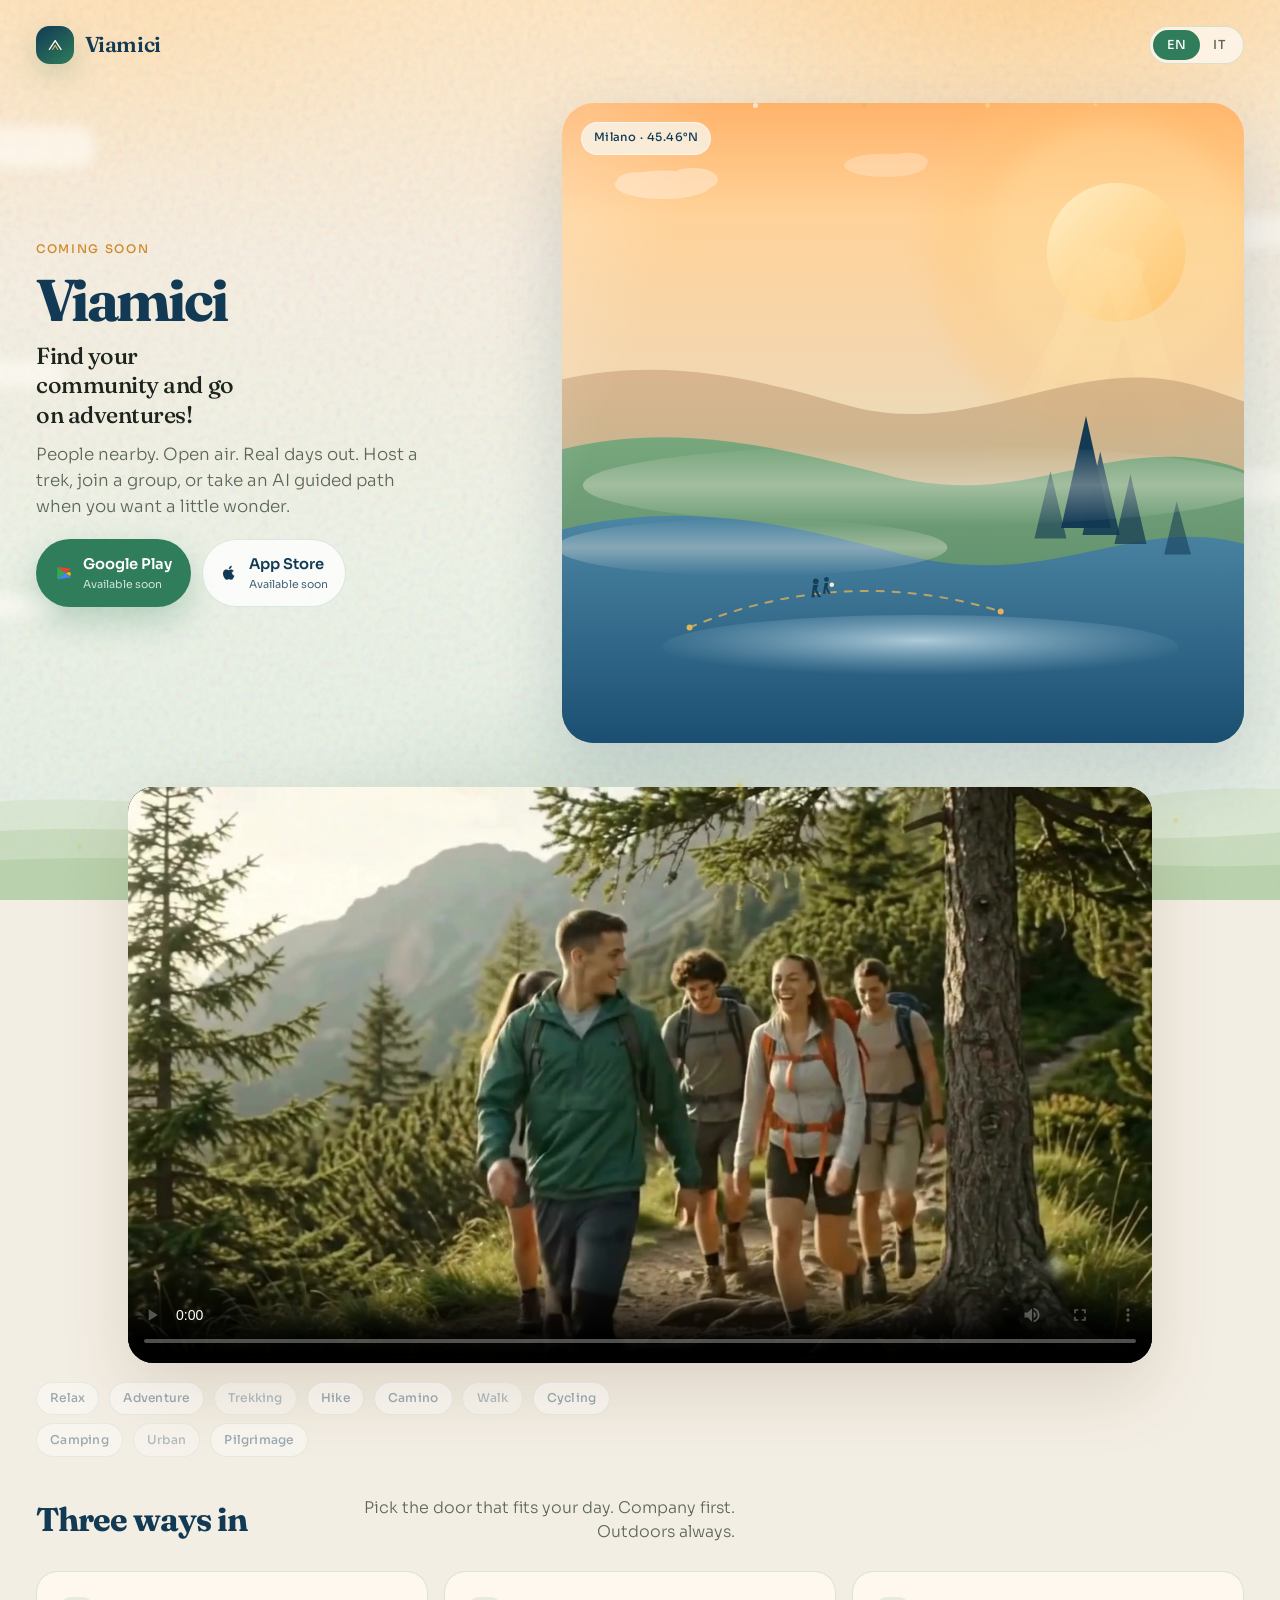
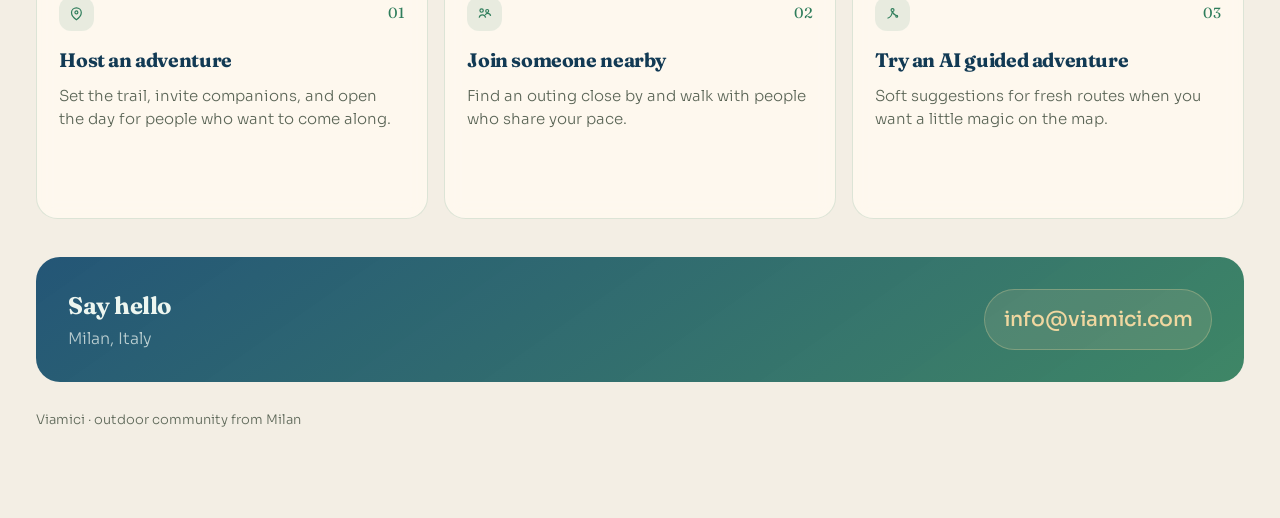
==== commit ed04cf42: "Fill the page edges with more quiet nature motion Keep the current look. Add more clouds, fireflies," ====
--- a/viamici/index.html
+++ b/viamici/index.html
@@ -96,43 +96,25 @@
 
       .edge-cloud {
         position: absolute;
-        background: rgba(255, 252, 245, 0.38);
-        filter: blur(10px);
+        background: rgba(255, 252, 245, 0.62);
+        filter: blur(6px);
         border-radius: 999px;
-        animation: edgeCloud 48s linear infinite;
-      }
-
-      .edge-cloud.c1 {
-        width: 9rem;
-        height: 2.2rem;
-        top: 18%;
-        left: -4rem;
-      }
-
-      .edge-cloud.c2 {
-        width: 7rem;
-        height: 1.7rem;
-        top: 28%;
-        right: -3.5rem;
-        animation-duration: 62s;
-        animation-direction: reverse;
-      }
-
-      .edge-cloud.c3 {
-        width: 5.5rem;
-        height: 1.4rem;
-        top: 58%;
-        left: -2.8rem;
-        animation-duration: 54s;
-        animation-delay: -20s;
-      }
+        animation: edgeCloud 36s linear infinite;
+      }
+
+      .edge-cloud.c1 { width: 11rem; height: 2.6rem; top: 14%; left: -5rem; }
+      .edge-cloud.c2 { width: 8.5rem; height: 2rem; top: 24%; right: -4rem; animation-duration: 48s; animation-direction: reverse; }
+      .edge-cloud.c3 { width: 7rem; height: 1.7rem; top: 40%; left: -3rem; animation-duration: 42s; animation-delay: -16s; }
+      .edge-cloud.c4 { width: 9rem; height: 2.1rem; top: 52%; right: -4.5rem; animation-duration: 52s; animation-delay: -8s; }
+      .edge-cloud.c5 { width: 6rem; height: 1.5rem; top: 66%; left: -2.4rem; animation-duration: 40s; animation-delay: -22s; }
+      .edge-cloud.c6 { width: 7.5rem; height: 1.8rem; top: 12%; right: 6%; animation-duration: 56s; animation-direction: reverse; animation-delay: -12s; }
 
       .meadow-edge {
         position: absolute;
         left: -4%;
         right: -4%;
         bottom: -2px;
-        height: 7.5rem;
+        height: 10.5rem;
       }
 
       .meadow-edge svg {
@@ -143,76 +125,89 @@
 
       .grass-wave {
         transform-origin: center bottom;
-        animation: grassSway 7s ease-in-out infinite;
-      }
-
-      .grass-wave.b {
-        animation-duration: 9s;
-        animation-delay: -2.4s;
-      }
+        animation: grassSway 6.5s ease-in-out infinite;
+      }
+
+      .grass-wave.b { animation-duration: 8.5s; animation-delay: -2.4s; }
+      .grass-wave.c { animation-duration: 10s; animation-delay: -4s; }
 
       .glow-bug {
         position: absolute;
-        width: 4px;
-        height: 4px;
+        width: 5px;
+        height: 5px;
         border-radius: 50%;
-        background: rgba(232, 214, 120, 0.85);
-        box-shadow: 0 0 8px rgba(232, 214, 120, 0.55);
-        animation: bugGlow 5.5s ease-in-out infinite;
-      }
-
-      .glow-bug.b1 {
-        left: 8%;
-        bottom: 3.2rem;
-      }
-
-      .glow-bug.b2 {
-        right: 11%;
-        bottom: 4.6rem;
-        animation-delay: -1.8s;
-      }
-
-      .glow-bug.b3 {
-        left: 22%;
-        bottom: 2.1rem;
-        animation-delay: -3.2s;
-      }
-
-      .glow-bug.b4 {
-        right: 28%;
-        bottom: 5.4rem;
-        animation-delay: -0.7s;
-      }
+        background: rgba(232, 214, 120, 0.95);
+        box-shadow: 0 0 10px rgba(232, 214, 120, 0.7);
+        animation: bugGlow 4.8s ease-in-out infinite;
+      }
+
+      .glow-bug.b1 { left: 6%; bottom: 3.2rem; }
+      .glow-bug.b2 { right: 8%; bottom: 4.8rem; animation-delay: -1.4s; }
+      .glow-bug.b3 { left: 16%; bottom: 2.2rem; animation-delay: -2.8s; }
+      .glow-bug.b4 { right: 18%; bottom: 5.6rem; animation-delay: -0.6s; }
+      .glow-bug.b5 { left: 28%; bottom: 6.4rem; animation-delay: -3.5s; }
+      .glow-bug.b6 { right: 32%; bottom: 2.8rem; animation-delay: -2s; }
+      .glow-bug.b7 { left: 40%; bottom: 1.6rem; animation-delay: -1s; }
+      .glow-bug.b8 { right: 42%; bottom: 7rem; animation-delay: -4.1s; }
+      .glow-bug.b9 { left: 72%; bottom: 3.8rem; animation-delay: -2.2s; }
+      .glow-bug.b10 { right: 58%; bottom: 4.2rem; animation-delay: -3s; }
+
+      .leaf {
+        position: absolute;
+        width: 10px;
+        height: 16px;
+        border-radius: 0 70% 0 70%;
+        background: rgba(111, 145, 86, 0.55);
+        animation: leafFall 16s linear infinite;
+      }
+
+      .leaf.l1 { left: 5%; top: -8%; animation-duration: 15s; }
+      .leaf.l2 { left: 12%; top: -12%; animation-duration: 19s; animation-delay: -6s; background: rgba(184, 132, 62, 0.45); }
+      .leaf.l3 { right: 7%; top: -10%; animation-duration: 17s; animation-delay: -3s; }
+      .leaf.l4 { right: 14%; top: -16%; animation-duration: 21s; animation-delay: -9s; background: rgba(184, 132, 62, 0.4); }
+      .leaf.l5 { left: 88%; top: -8%; animation-duration: 18s; animation-delay: -11s; }
+
+      .edge-bird {
+        position: absolute;
+        width: 18px;
+        height: 8px;
+        border: solid #4a5d48;
+        border-width: 0 0 2px 0;
+        border-radius: 0 0 100% 100%;
+        opacity: 0.45;
+        animation: edgeFlock 22s linear infinite;
+      }
+
+      .edge-bird.e1 { top: 22%; left: -2rem; }
+      .edge-bird.e2 { top: 20%; left: -1.2rem; animation-delay: -2s; animation-duration: 24s; }
+      .edge-bird.e3 { top: 34%; right: -2rem; animation-direction: reverse; animation-duration: 26s; }
 
       @keyframes edgeCloud {
-        from {
-          transform: translateX(0);
-        }
-        to {
-          transform: translateX(18vw);
-        }
+        from { transform: translateX(0); }
+        to { transform: translateX(22vw); }
       }
 
       @keyframes grassSway {
-        0%,
-        100% {
-          transform: translateY(0) scaleY(1);
-        }
-        50% {
-          transform: translateY(-4px) scaleY(1.03);
-        }
+        0%, 100% { transform: translateY(0) scaleY(1); }
+        50% { transform: translateY(-7px) scaleY(1.045); }
       }
 
       @keyframes bugGlow {
-        0%,
-        100% {
-          opacity: 0.15;
-          transform: translateY(0);
-        }
-        50% {
-          opacity: 0.9;
-          transform: translateY(-10px);
-        }
+        0%, 100% { opacity: 0.2; transform: translateY(0); }
+        50% { opacity: 1; transform: translateY(-14px); }
+      }
+
+      @keyframes leafFall {
+        0% { transform: translate3d(0, 0, 0) rotate(0deg); opacity: 0; }
+        8% { opacity: 0.7; }
+        100% { transform: translate3d(40px, 110vh, 0) rotate(220deg); opacity: 0; }
+      }
+
+      @keyframes edgeFlock {
+        0% { transform: translateX(0) translateY(0); opacity: 0; }
+        10% { opacity: 0.5; }
+        90% { opacity: 0.5; }
+        100% { transform: translateX(30vw) translateY(-18px); opacity: 0; }
       }
 
       .wrap {
@@ -1082,23 +1077,46 @@
       <span class="edge-cloud c1"></span>
       <span class="edge-cloud c2"></span>
       <span class="edge-cloud c3"></span>
+      <span class="edge-cloud c4"></span>
+      <span class="edge-cloud c5"></span>
+      <span class="edge-cloud c6"></span>
       <span class="glow-bug b1"></span>
       <span class="glow-bug b2"></span>
       <span class="glow-bug b3"></span>
       <span class="glow-bug b4"></span>
+      <span class="glow-bug b5"></span>
+      <span class="glow-bug b6"></span>
+      <span class="glow-bug b7"></span>
+      <span class="glow-bug b8"></span>
+      <span class="glow-bug b9"></span>
+      <span class="glow-bug b10"></span>
+      <span class="leaf l1"></span>
+      <span class="leaf l2"></span>
+      <span class="leaf l3"></span>
+      <span class="leaf l4"></span>
+      <span class="leaf l5"></span>
+      <span class="edge-bird e1"></span>
+      <span class="edge-bird e2"></span>
+      <span class="edge-bird e3"></span>
       <div class="meadow-edge">
-        <svg viewBox="0 0 1440 160" preserveAspectRatio="none">
+        <svg viewBox="0 0 1440 180" preserveAspectRatio="none">
           <path
             class="grass-wave"
-            d="M0 92 C180 70 320 110 520 86 C760 56 980 118 1200 80 C1320 62 1400 78 1440 70 L1440 160 L0 160 Z"
+            d="M0 78 C180 52 340 102 560 74 C820 40 1020 108 1240 68 C1340 50 1400 64 1440 58 L1440 180 L0 180 Z"
             fill="#cfe0c4"
-            opacity="0.42"
+            opacity="0.55"
           />
           <path
             class="grass-wave b"
-            d="M0 118 C220 98 420 136 680 112 C940 86 1120 138 1440 108 L1440 160 L0 160 Z"
+            d="M0 108 C220 86 420 132 680 104 C940 74 1140 136 1440 100 L1440 180 L0 180 Z"
             fill="#b7d0aa"
-            opacity="0.38"
+            opacity="0.5"
+          />
+          <path
+            class="grass-wave c"
+            d="M0 138 C260 120 480 156 760 132 C1040 108 1220 158 1440 136 L1440 180 L0 180 Z"
+            fill="#9fbe90"
+            opacity="0.36"
           />
         </svg>
       </div>
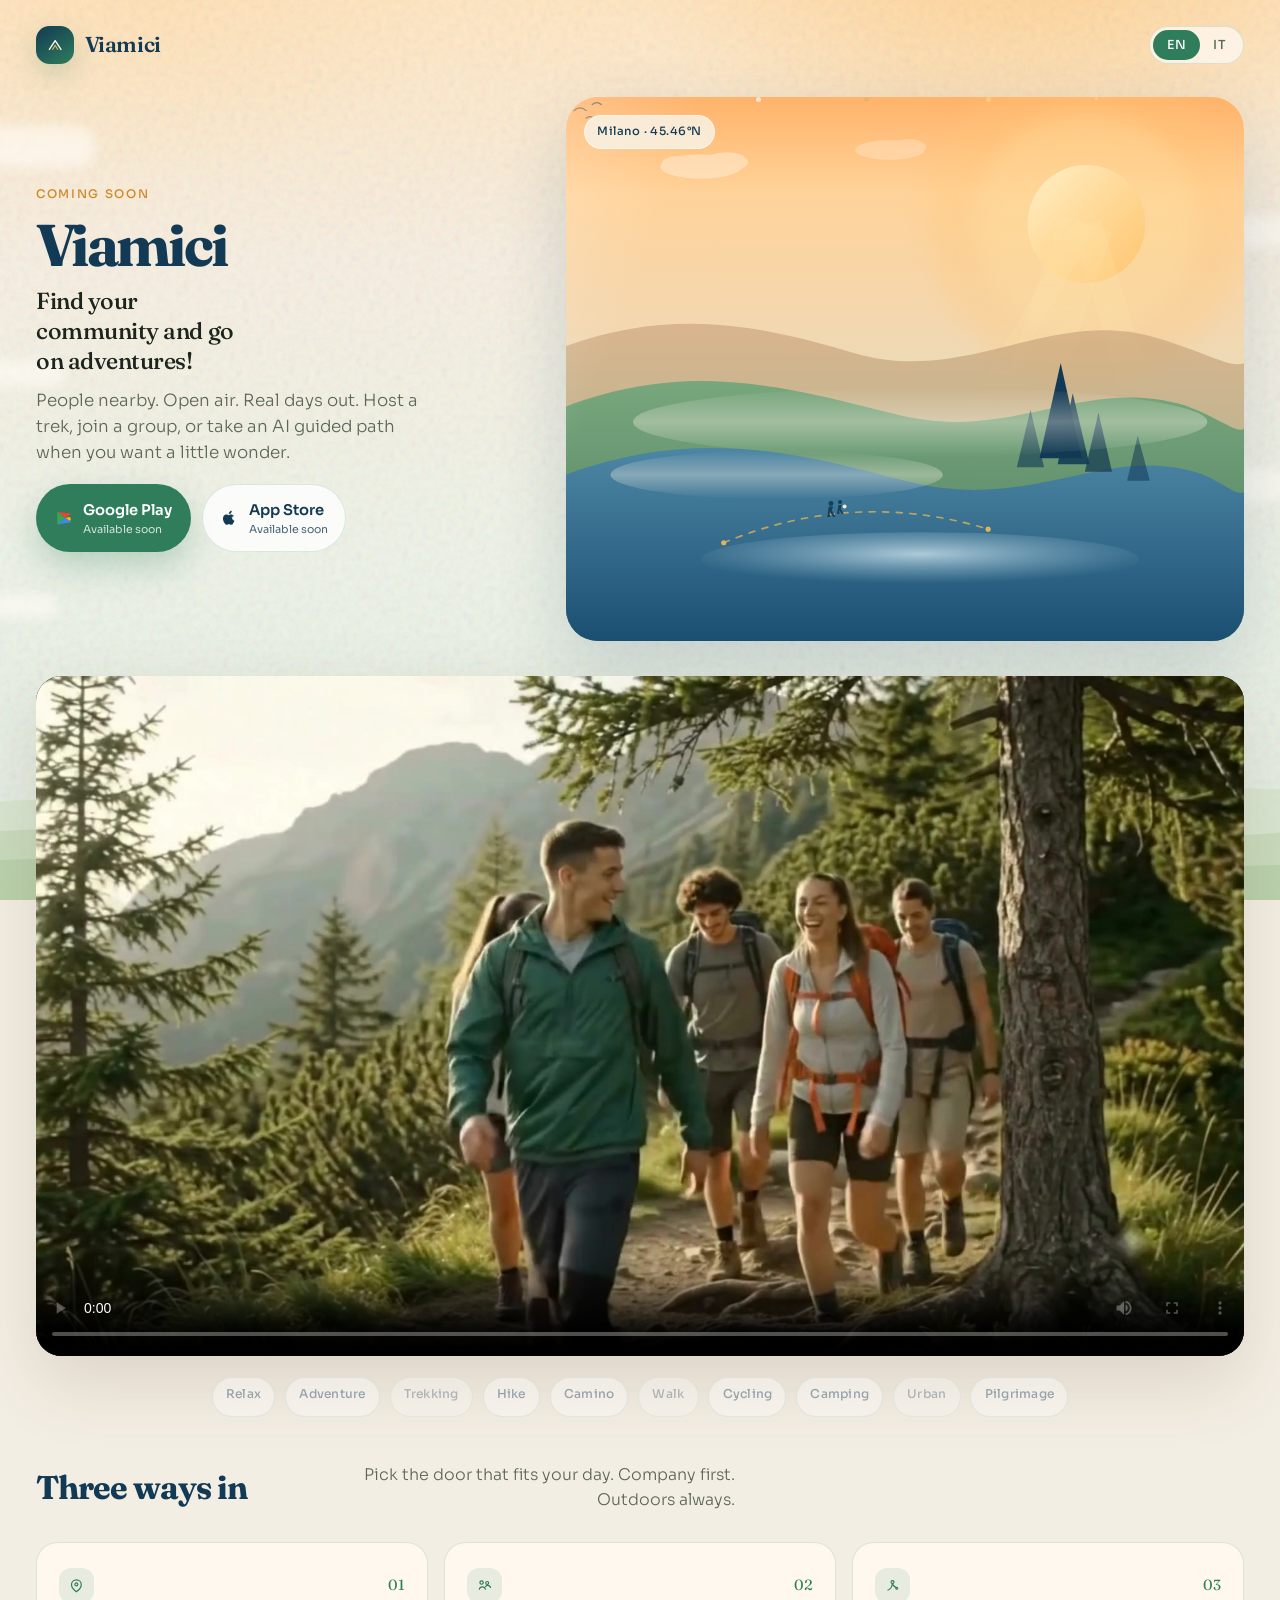
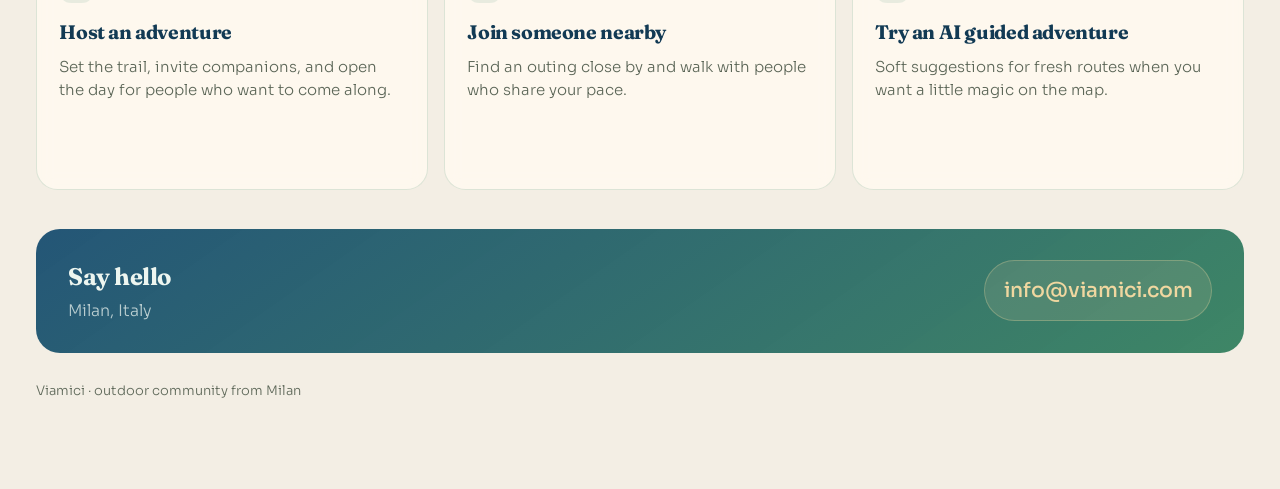
==== commit ec0b6dee: "Tighten desktop spacing to the same content grid Keep colors and mobile as they are. Align the trail" ====
--- a/viamici/index.html
+++ b/viamici/index.html
@@ -894,8 +894,8 @@
           grid-template-columns: minmax(20rem, 0.86fr) minmax(28rem, 1.22fr);
           align-items: center;
           align-content: initial;
-          gap: 2.75rem 2.85rem;
-          margin: 2.1rem 0 0;
+          gap: 2.4rem 3.25rem;
+          margin: 1.7rem 0 0;
           padding: 0.35rem 0 0;
           overflow: visible;
         }
@@ -921,7 +921,7 @@
         .hero-art {
           position: relative;
           inset: auto;
-          height: min(40rem, 72vh);
+          height: min(34rem, 62vh);
           border-radius: 2rem;
           overflow: hidden;
           box-shadow:
@@ -951,8 +951,8 @@
         }
 
         .film {
-          width: min(64rem, 100%);
-          margin: 2.75rem auto 0.35rem;
+          width: 100%;
+          margin: 2.2rem 0 0;
         }
 
         .film-frame {
@@ -963,14 +963,14 @@
         }
 
         .bubbles {
-          justify-content: flex-start;
-          max-width: 38rem;
-          margin: 1.15rem 0 2.35rem;
+          justify-content: center;
+          max-width: none;
+          margin: 1.35rem 0 2.8rem;
         }
 
         .paths {
-          margin-top: 0.5rem;
-          gap: 1.6rem;
+          margin-top: 0.85rem;
+          gap: 1.85rem;
         }
 
         .paths-head {
@@ -1064,7 +1064,9 @@
         .pollen,
         .birds,
         .cloud,
-        .shire {
+        .shire,
+        .leaf,
+        .edge-bird {
           display: none;
         }
       }
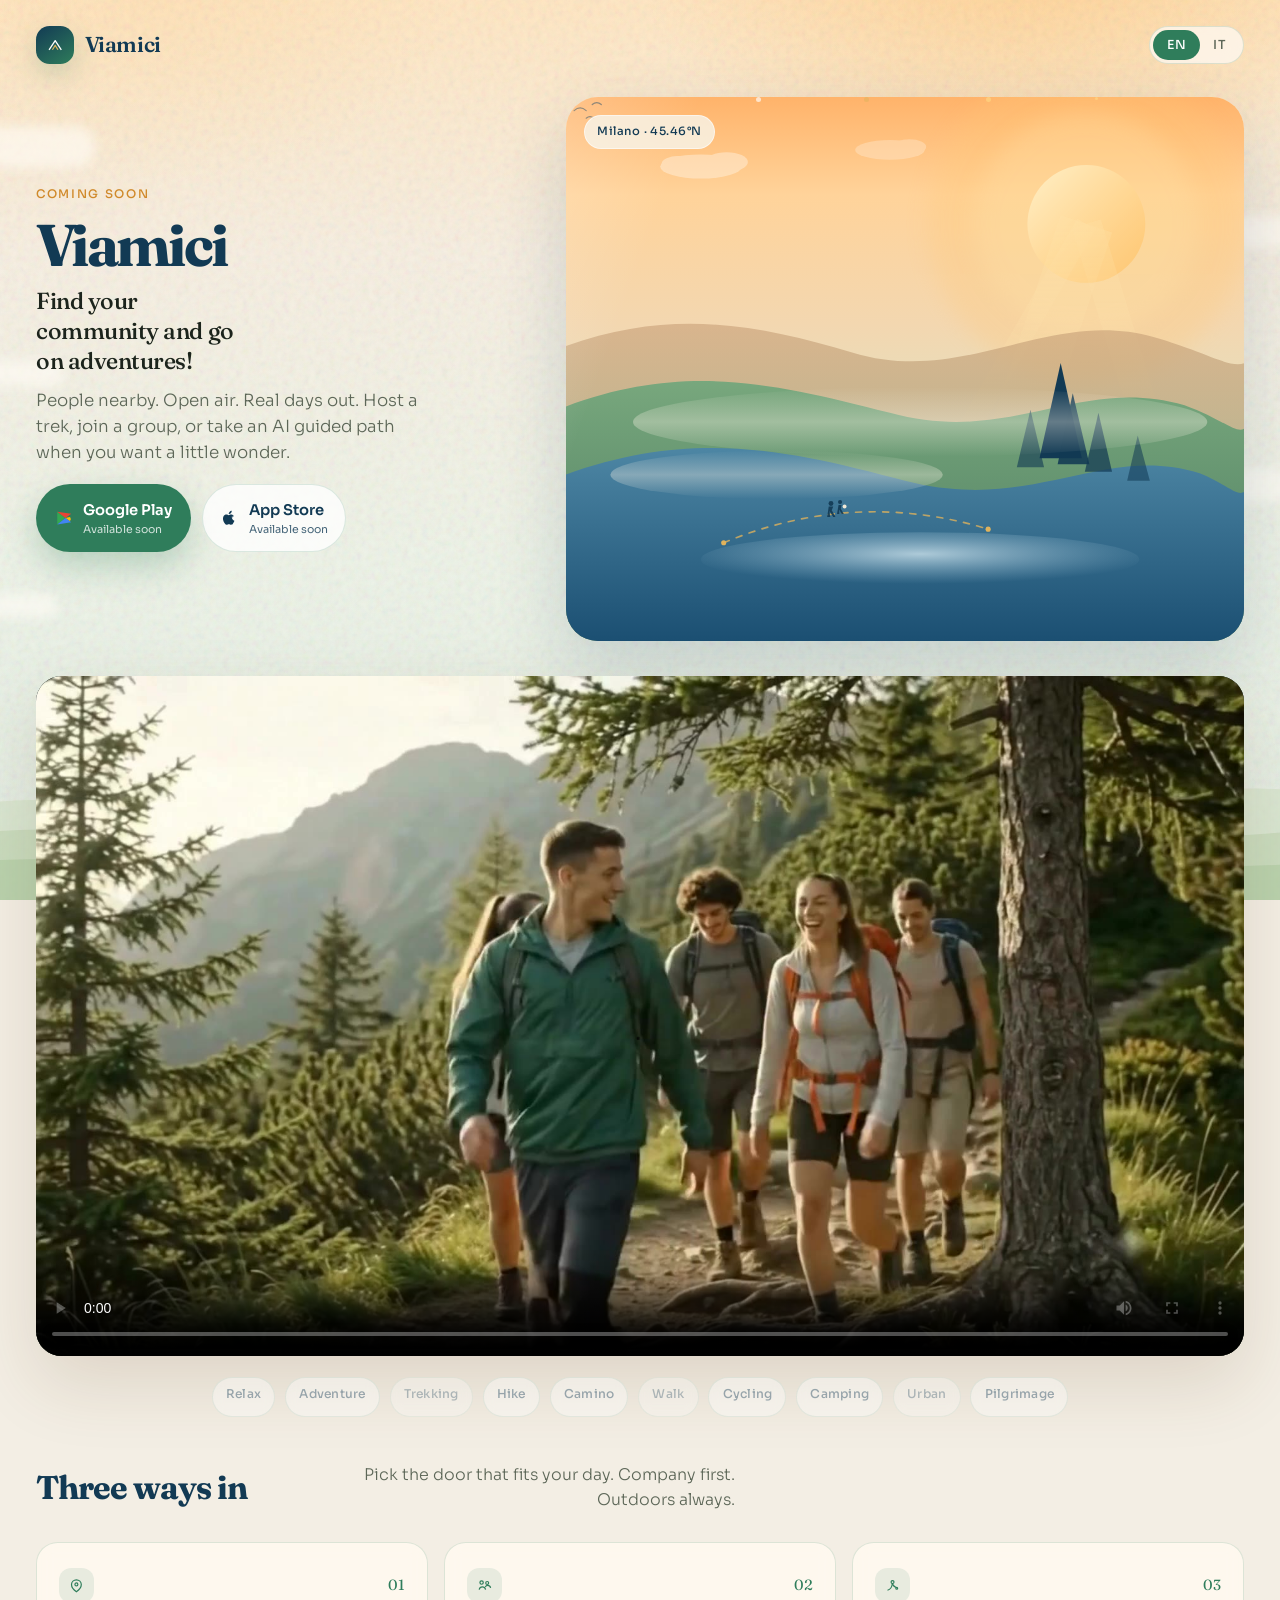
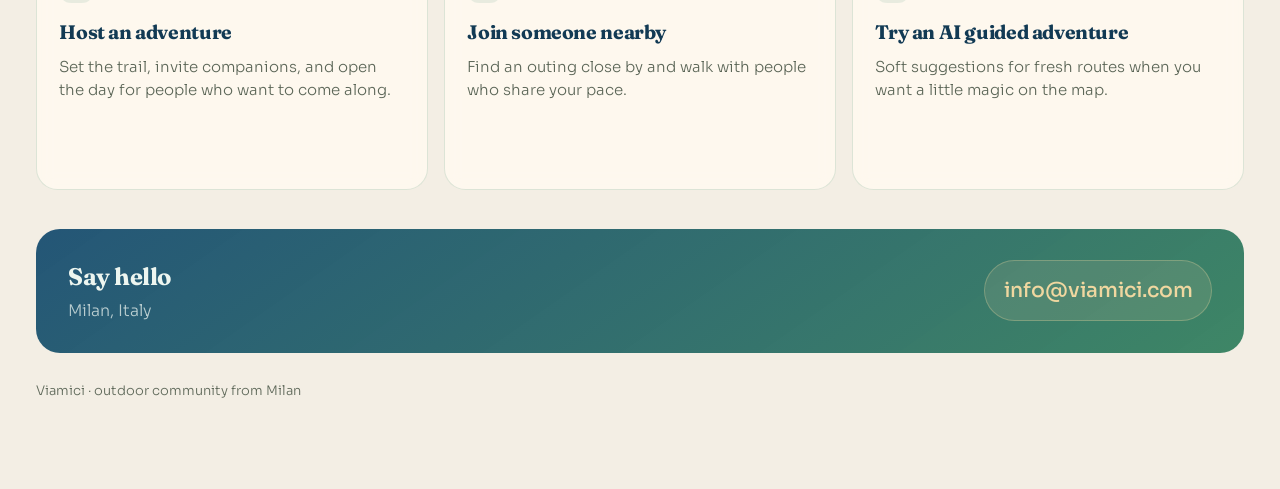
==== commit 40e5396e: "Replace shapeless edge blobs with swallow silhouettes The two left-to-right edge shapes were CSS arc" ====
--- a/viamici/index.html
+++ b/viamici/index.html
@@ -169,18 +169,43 @@
 
       .edge-bird {
         position: absolute;
-        width: 18px;
-        height: 8px;
-        border: solid #4a5d48;
-        border-width: 0 0 2px 0;
-        border-radius: 0 0 100% 100%;
-        opacity: 0.45;
-        animation: edgeFlock 22s linear infinite;
-      }
-
-      .edge-bird.e1 { top: 22%; left: -2rem; }
-      .edge-bird.e2 { top: 20%; left: -1.2rem; animation-delay: -2s; animation-duration: 24s; }
-      .edge-bird.e3 { top: 34%; right: -2rem; animation-direction: reverse; animation-duration: 26s; }
+        width: 58px;
+        height: 28px;
+        opacity: 0;
+        pointer-events: none;
+      }
+
+      .edge-bird svg {
+        width: 100%;
+        height: 100%;
+        display: block;
+        overflow: visible;
+      }
+
+      .edge-bird .body,
+      .edge-bird .wing {
+        fill: #2a3d2e;
+      }
+
+      .edge-bird .wing {
+        transform-origin: 36px 20px;
+        animation: wingBeat 0.52s ease-in-out infinite;
+      }
+
+      .edge-bird.e1 {
+        top: 13%;
+        left: -3.4rem;
+        animation: edgeFlock 24s linear infinite;
+      }
+
+      .edge-bird.e2 {
+        top: 31%;
+        left: -4.2rem;
+        width: 48px;
+        height: 24px;
+        animation: edgeFlockLow 29s linear infinite;
+        animation-delay: -12s;
+      }
 
       @keyframes edgeCloud {
         from { transform: translateX(0); }
@@ -204,10 +229,33 @@
       }
 
       @keyframes edgeFlock {
-        0% { transform: translateX(0) translateY(0); opacity: 0; }
-        10% { opacity: 0.5; }
-        90% { opacity: 0.5; }
-        100% { transform: translateX(30vw) translateY(-18px); opacity: 0; }
+        0% { transform: translate3d(0, 10px, 0); opacity: 0; }
+        6% { opacity: 0.78; }
+        28% { transform: translate3d(14vw, -18px, 0); }
+        52% { transform: translate3d(28vw, 12px, 0); }
+        76% { transform: translate3d(42vw, -14px, 0); }
+        92% { opacity: 0.78; }
+        100% { transform: translate3d(54vw, 2px, 0); opacity: 0; }
+      }
+
+      @keyframes edgeFlockLow {
+        0% { transform: translate3d(0, 0, 0); opacity: 0; }
+        7% { opacity: 0.7; }
+        32% { transform: translate3d(16vw, 16px, 0); }
+        58% { transform: translate3d(32vw, -10px, 0); }
+        82% { transform: translate3d(48vw, 12px, 0); }
+        93% { opacity: 0.7; }
+        100% { transform: translate3d(62vw, 0, 0); opacity: 0; }
+      }
+
+      @keyframes wingBeat {
+        0%,
+        100% {
+          transform: rotate(0deg);
+        }
+        50% {
+          transform: rotate(-34deg);
+        }
       }
 
       .wrap {
@@ -1097,9 +1145,18 @@
       <span class="leaf l3"></span>
       <span class="leaf l4"></span>
       <span class="leaf l5"></span>
-      <span class="edge-bird e1"></span>
-      <span class="edge-bird e2"></span>
-      <span class="edge-bird e3"></span>
+      <span class="edge-bird e1">
+        <svg viewBox="0 0 80 36" aria-hidden="true">
+          <path class="wing" d="M33 19 C30 5 42 0 58 8 C45 9 40 16 38 21 Z" />
+          <path class="body" d="M5 9 L22 18 L8 29 L24 20 C30 23 37 24 43 23 C48 21 55 19 64 20 L77 17.5 L64 22 C54 24 47 26 41 26.5 C36 30 29 29 25 25 C17 23 10 16 5 9 Z" />
+        </svg>
+      </span>
+      <span class="edge-bird e2">
+        <svg viewBox="0 0 80 36" aria-hidden="true">
+          <path class="wing" d="M33 19 C30 5 42 0 58 8 C45 9 40 16 38 21 Z" />
+          <path class="body" d="M5 9 L22 18 L8 29 L24 20 C30 23 37 24 43 23 C48 21 55 19 64 20 L77 17.5 L64 22 C54 24 47 26 41 26.5 C36 30 29 29 25 25 C17 23 10 16 5 9 Z" />
+        </svg>
+      </span>
       <div class="meadow-edge">
         <svg viewBox="0 0 1440 180" preserveAspectRatio="none">
           <path
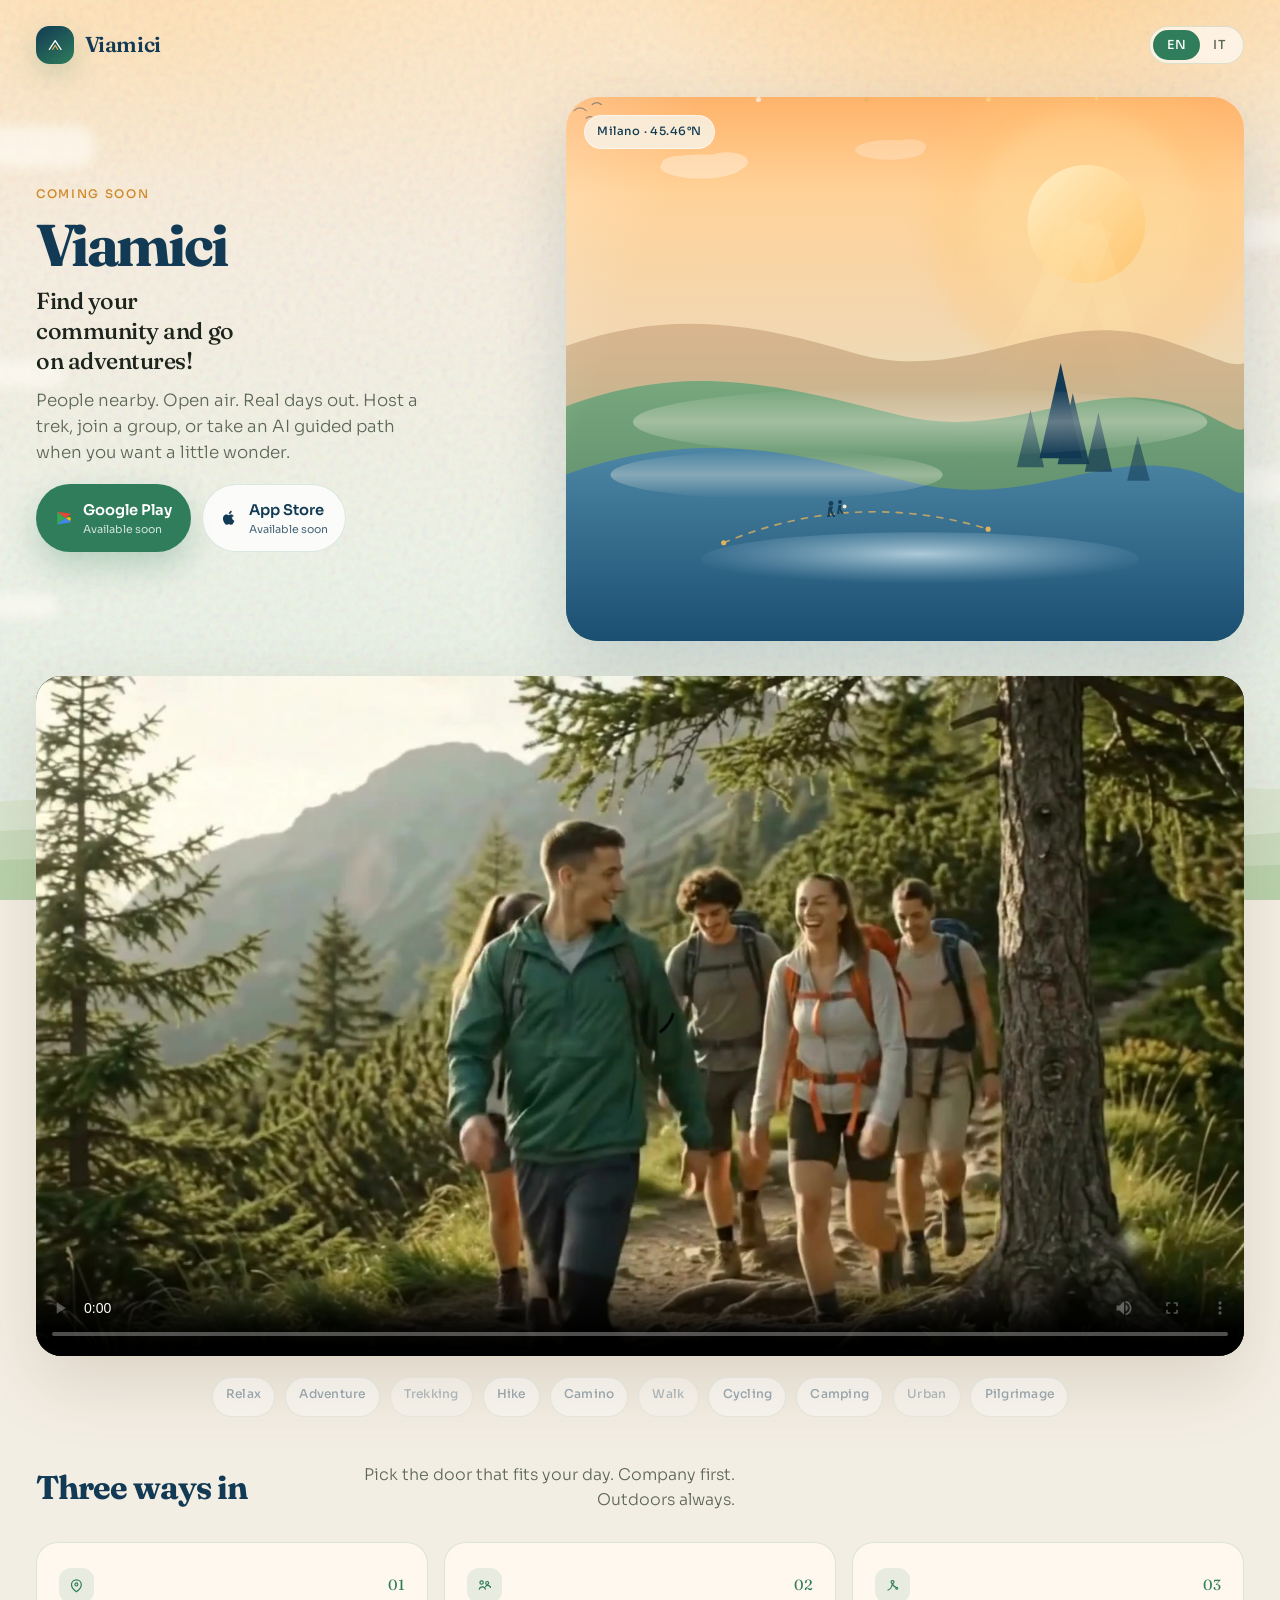
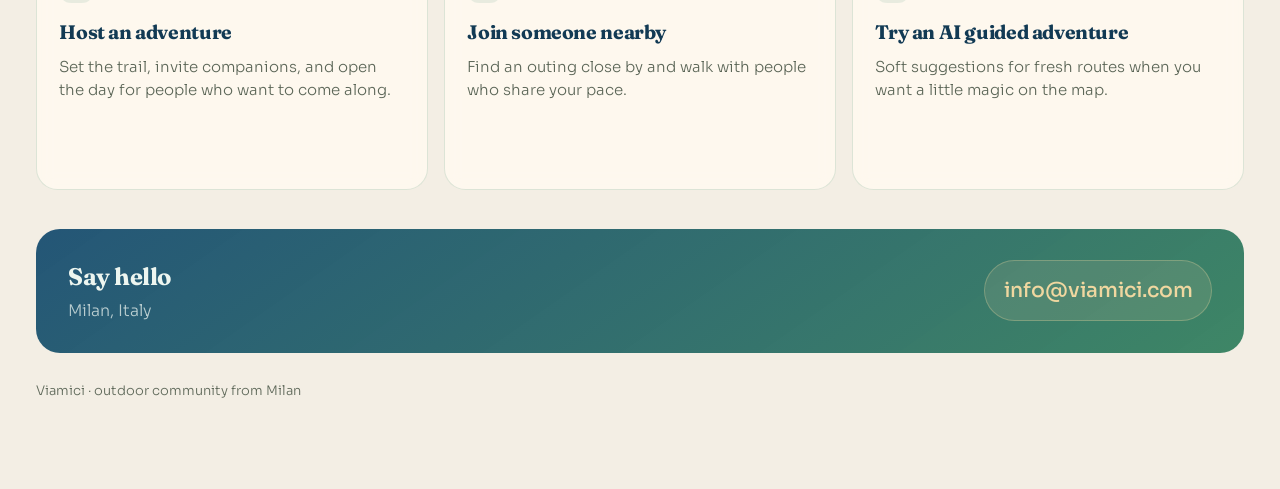
==== commit 402e82f2: "Keep the swallows in the sunrise sky, not over the copy The pair now crosses the top peach band so t" ====
--- a/viamici/index.html
+++ b/viamici/index.html
@@ -169,8 +169,8 @@
 
       .edge-bird {
         position: absolute;
-        width: 58px;
-        height: 28px;
+        width: 72px;
+        height: 34px;
         opacity: 0;
         pointer-events: none;
       }
@@ -188,23 +188,23 @@
       }
 
       .edge-bird .wing {
-        transform-origin: 36px 20px;
+        transform-origin: 40px 22px;
         animation: wingBeat 0.52s ease-in-out infinite;
       }
 
       .edge-bird.e1 {
-        top: 13%;
-        left: -3.4rem;
-        animation: edgeFlock 24s linear infinite;
+        top: 3.6%;
+        left: -4.5rem;
+        animation: edgeFlock 22s linear infinite;
       }
 
       .edge-bird.e2 {
-        top: 31%;
-        left: -4.2rem;
-        width: 48px;
-        height: 24px;
-        animation: edgeFlockLow 29s linear infinite;
-        animation-delay: -12s;
+        top: 7.2%;
+        left: -6rem;
+        width: 54px;
+        height: 26px;
+        animation: edgeFlockLow 28s linear infinite;
+        animation-delay: -14s;
       }
 
       @keyframes edgeCloud {
@@ -229,23 +229,19 @@
       }
 
       @keyframes edgeFlock {
-        0% { transform: translate3d(0, 10px, 0); opacity: 0; }
-        6% { opacity: 0.78; }
-        28% { transform: translate3d(14vw, -18px, 0); }
-        52% { transform: translate3d(28vw, 12px, 0); }
-        76% { transform: translate3d(42vw, -14px, 0); }
-        92% { opacity: 0.78; }
-        100% { transform: translate3d(54vw, 2px, 0); opacity: 0; }
+        0% { transform: translate3d(0, 8px, 0); opacity: 0; }
+        6% { opacity: 0.82; }
+        40% { transform: translate3d(46vw, -10px, 0); }
+        92% { opacity: 0.82; }
+        100% { transform: translate3d(112vw, 4px, 0); opacity: 0; }
       }
 
       @keyframes edgeFlockLow {
         0% { transform: translate3d(0, 0, 0); opacity: 0; }
-        7% { opacity: 0.7; }
-        32% { transform: translate3d(16vw, 16px, 0); }
-        58% { transform: translate3d(32vw, -10px, 0); }
-        82% { transform: translate3d(48vw, 12px, 0); }
+        8% { opacity: 0.7; }
+        45% { transform: translate3d(50vw, 8px, 0); }
         93% { opacity: 0.7; }
-        100% { transform: translate3d(62vw, 0, 0); opacity: 0; }
+        100% { transform: translate3d(118vw, -4px, 0); opacity: 0; }
       }
 
       @keyframes wingBeat {
@@ -1146,15 +1142,21 @@
       <span class="leaf l4"></span>
       <span class="leaf l5"></span>
       <span class="edge-bird e1">
-        <svg viewBox="0 0 80 36" aria-hidden="true">
-          <path class="wing" d="M33 19 C30 5 42 0 58 8 C45 9 40 16 38 21 Z" />
-          <path class="body" d="M5 9 L22 18 L8 29 L24 20 C30 23 37 24 43 23 C48 21 55 19 64 20 L77 17.5 L64 22 C54 24 47 26 41 26.5 C36 30 29 29 25 25 C17 23 10 16 5 9 Z" />
+        <svg viewBox="0 0 96 40" aria-hidden="true">
+          <path class="wing" d="M38 20 C36 3 52 -2 74 10 C54 10 48 18 44 24 Z" />
+          <path class="body" d="M3 6 L28 20 L3 34 L14 20 Z" />
+          <ellipse class="body" cx="44" cy="22" rx="18" ry="6.4" transform="rotate(-7 44 22)" />
+          <circle class="body" cx="62" cy="18.6" r="5.4" />
+          <path class="body" d="M66.4 16.6 L84 18.2 L66.6 21.6 Z" />
         </svg>
       </span>
       <span class="edge-bird e2">
-        <svg viewBox="0 0 80 36" aria-hidden="true">
-          <path class="wing" d="M33 19 C30 5 42 0 58 8 C45 9 40 16 38 21 Z" />
-          <path class="body" d="M5 9 L22 18 L8 29 L24 20 C30 23 37 24 43 23 C48 21 55 19 64 20 L77 17.5 L64 22 C54 24 47 26 41 26.5 C36 30 29 29 25 25 C17 23 10 16 5 9 Z" />
+        <svg viewBox="0 0 96 40" aria-hidden="true">
+          <path class="wing" d="M38 20 C36 3 52 -2 74 10 C54 10 48 18 44 24 Z" />
+          <path class="body" d="M3 6 L28 20 L3 34 L14 20 Z" />
+          <ellipse class="body" cx="44" cy="22" rx="18" ry="6.4" transform="rotate(-7 44 22)" />
+          <circle class="body" cx="62" cy="18.6" r="5.4" />
+          <path class="body" d="M66.4 16.6 L84 18.2 L66.6 21.6 Z" />
         </svg>
       </span>
       <div class="meadow-edge">
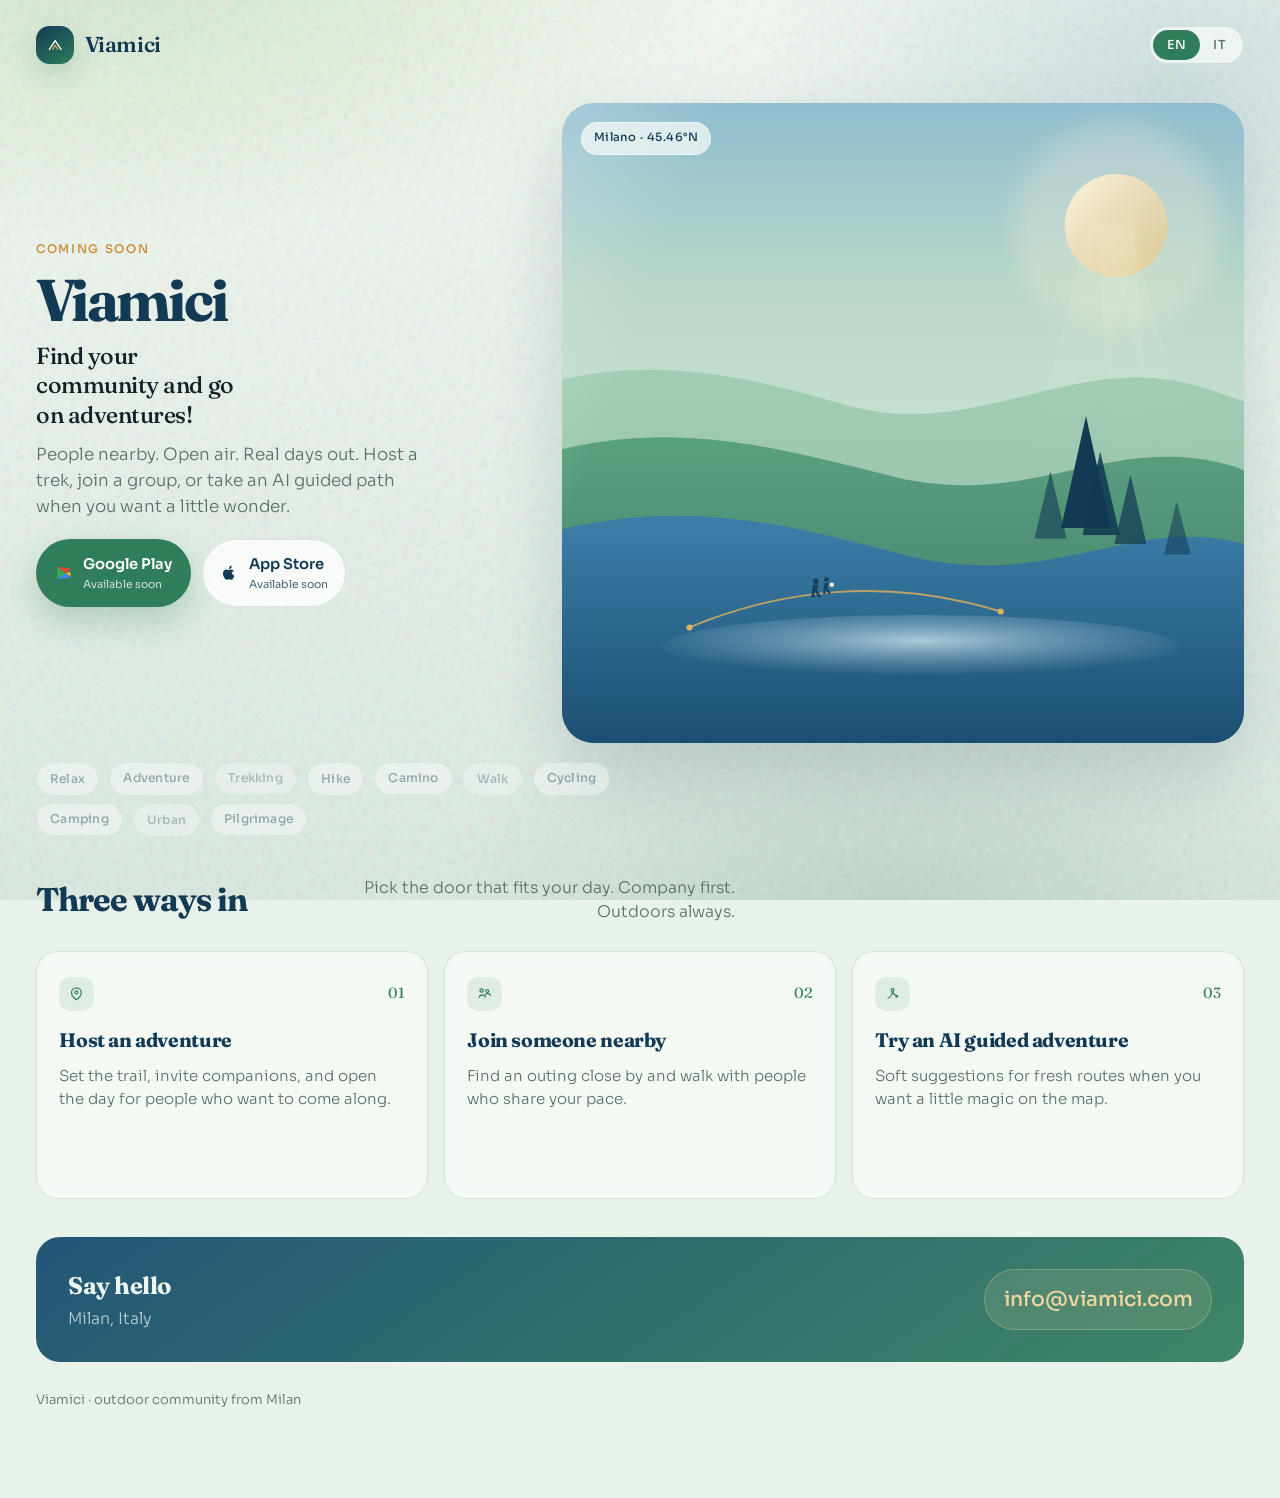
==== commit 7712e76a: "Merge fc03ddb57bde55a58866a22497782f57e6577681 into 525001730ac890c671195ebb5a3863fe63507169" ====
--- a/viamici/index.html
+++ b/viamici/index.html
@@ -15,7 +15,7 @@
     />
     <meta property="og:url" content="https://viamici.com/" />
     <meta property="og:image" content="https://viamici.com/og-default.png" />
-    <meta name="theme-color" content="#F6E8D0" />
+    <meta name="theme-color" content="#E8F1EA" />
     <link rel="icon" href="./favicon.png" />
     <link rel="apple-touch-icon" href="./apple-touch.png" />
     <link rel="preconnect" href="https://fonts.googleapis.com" />
@@ -31,12 +31,12 @@
         --forest: #2f7d5b;
         --forest-soft: #5fa88a;
         --leaf: #8fbf7a;
-        --meadow: #f3eee4;
+        --meadow: #e8f1ea;
         --sky: #4a8ba8;
-        --honey: #d0892a;
-        --ink: #1c241c;
-        --muted: #5d6758;
-        --paper: #fff8ee;
+        --honey: #c9892e;
+        --ink: #152028;
+        --muted: #5a6f66;
+        --paper: #f7fbf7;
         --line: rgba(47, 125, 91, 0.16);
         --ease: cubic-bezier(0.22, 1, 0.36, 1);
         --shell: 82rem;
@@ -70,10 +70,10 @@
         z-index: 0;
         pointer-events: none;
         background:
-          radial-gradient(42rem 28rem at 80% -6%, rgba(255, 186, 92, 0.42), transparent 58%),
-          radial-gradient(36rem 22rem at 12% 0%, rgba(255, 220, 170, 0.4), transparent 52%),
-          radial-gradient(48rem 26rem at 50% 100%, rgba(47, 125, 91, 0.14), transparent 55%),
-          linear-gradient(180deg, #ffe7c4 0%, #f7efe2 28%, #eef3e8 62%, #e4eee4 100%);
+          radial-gradient(70rem 36rem at 8% -10%, rgba(143, 191, 122, 0.34), transparent 58%),
+          radial-gradient(48rem 30rem at 92% 8%, rgba(74, 139, 168, 0.2), transparent 55%),
+          radial-gradient(54rem 28rem at 70% 100%, rgba(47, 125, 91, 0.16), transparent 52%),
+          linear-gradient(180deg, #f3f8f2 0%, #e8f1ea 48%, #dce9e0 100%);
       }
 
       .grain {
@@ -84,174 +84,6 @@
         opacity: 0.22;
         mix-blend-mode: multiply;
         background-image: url("data:image/svg+xml,%3Csvg viewBox='0 0 160 160' xmlns='http://www.w3.org/2000/svg'%3E%3Cfilter id='n'%3E%3CfeTurbulence type='fractalNoise' baseFrequency='.85' numOctaves='4' stitchTiles='stitch'/%3E%3C/filter%3E%3Crect width='100%25' height='100%25' filter='url(%23n)' opacity='.55'/%3E%3C/svg%3E");
-      }
-
-      .shire {
-        position: fixed;
-        inset: 0;
-        z-index: 1;
-        pointer-events: none;
-        overflow: hidden;
-      }
-
-      .edge-cloud {
-        position: absolute;
-        background: rgba(255, 252, 245, 0.62);
-        filter: blur(6px);
-        border-radius: 999px;
-        animation: edgeCloud 36s linear infinite;
-      }
-
-      .edge-cloud.c1 { width: 11rem; height: 2.6rem; top: 14%; left: -5rem; }
-      .edge-cloud.c2 { width: 8.5rem; height: 2rem; top: 24%; right: -4rem; animation-duration: 48s; animation-direction: reverse; }
-      .edge-cloud.c3 { width: 7rem; height: 1.7rem; top: 40%; left: -3rem; animation-duration: 42s; animation-delay: -16s; }
-      .edge-cloud.c4 { width: 9rem; height: 2.1rem; top: 52%; right: -4.5rem; animation-duration: 52s; animation-delay: -8s; }
-      .edge-cloud.c5 { width: 6rem; height: 1.5rem; top: 66%; left: -2.4rem; animation-duration: 40s; animation-delay: -22s; }
-      .edge-cloud.c6 { width: 7.5rem; height: 1.8rem; top: 12%; right: 6%; animation-duration: 56s; animation-direction: reverse; animation-delay: -12s; }
-
-      .meadow-edge {
-        position: absolute;
-        left: -4%;
-        right: -4%;
-        bottom: -2px;
-        height: 10.5rem;
-      }
-
-      .meadow-edge svg {
-        width: 100%;
-        height: 100%;
-        display: block;
-      }
-
-      .grass-wave {
-        transform-origin: center bottom;
-        animation: grassSway 6.5s ease-in-out infinite;
-      }
-
-      .grass-wave.b { animation-duration: 8.5s; animation-delay: -2.4s; }
-      .grass-wave.c { animation-duration: 10s; animation-delay: -4s; }
-
-      .glow-bug {
-        position: absolute;
-        width: 5px;
-        height: 5px;
-        border-radius: 50%;
-        background: rgba(232, 214, 120, 0.95);
-        box-shadow: 0 0 10px rgba(232, 214, 120, 0.7);
-        animation: bugGlow 4.8s ease-in-out infinite;
-      }
-
-      .glow-bug.b1 { left: 6%; bottom: 3.2rem; }
-      .glow-bug.b2 { right: 8%; bottom: 4.8rem; animation-delay: -1.4s; }
-      .glow-bug.b3 { left: 16%; bottom: 2.2rem; animation-delay: -2.8s; }
-      .glow-bug.b4 { right: 18%; bottom: 5.6rem; animation-delay: -0.6s; }
-      .glow-bug.b5 { left: 28%; bottom: 6.4rem; animation-delay: -3.5s; }
-      .glow-bug.b6 { right: 32%; bottom: 2.8rem; animation-delay: -2s; }
-      .glow-bug.b7 { left: 40%; bottom: 1.6rem; animation-delay: -1s; }
-      .glow-bug.b8 { right: 42%; bottom: 7rem; animation-delay: -4.1s; }
-      .glow-bug.b9 { left: 72%; bottom: 3.8rem; animation-delay: -2.2s; }
-      .glow-bug.b10 { right: 58%; bottom: 4.2rem; animation-delay: -3s; }
-
-      .leaf {
-        position: absolute;
-        width: 10px;
-        height: 16px;
-        border-radius: 0 70% 0 70%;
-        background: rgba(111, 145, 86, 0.55);
-        animation: leafFall 16s linear infinite;
-      }
-
-      .leaf.l1 { left: 5%; top: -8%; animation-duration: 15s; }
-      .leaf.l2 { left: 12%; top: -12%; animation-duration: 19s; animation-delay: -6s; background: rgba(184, 132, 62, 0.45); }
-      .leaf.l3 { right: 7%; top: -10%; animation-duration: 17s; animation-delay: -3s; }
-      .leaf.l4 { right: 14%; top: -16%; animation-duration: 21s; animation-delay: -9s; background: rgba(184, 132, 62, 0.4); }
-      .leaf.l5 { left: 88%; top: -8%; animation-duration: 18s; animation-delay: -11s; }
-
-      .edge-bird {
-        position: absolute;
-        width: 72px;
-        height: 34px;
-        opacity: 0;
-        pointer-events: none;
-      }
-
-      .edge-bird svg {
-        width: 100%;
-        height: 100%;
-        display: block;
-        overflow: visible;
-      }
-
-      .edge-bird .body,
-      .edge-bird .wing {
-        fill: #2a3d2e;
-      }
-
-      .edge-bird .wing {
-        transform-origin: 40px 22px;
-        animation: wingBeat 0.52s ease-in-out infinite;
-      }
-
-      .edge-bird.e1 {
-        top: 3.6%;
-        left: -4.5rem;
-        animation: edgeFlock 22s linear infinite;
-      }
-
-      .edge-bird.e2 {
-        top: 7.2%;
-        left: -6rem;
-        width: 54px;
-        height: 26px;
-        animation: edgeFlockLow 28s linear infinite;
-        animation-delay: -14s;
-      }
-
-      @keyframes edgeCloud {
-        from { transform: translateX(0); }
-        to { transform: translateX(22vw); }
-      }
-
-      @keyframes grassSway {
-        0%, 100% { transform: translateY(0) scaleY(1); }
-        50% { transform: translateY(-7px) scaleY(1.045); }
-      }
-
-      @keyframes bugGlow {
-        0%, 100% { opacity: 0.2; transform: translateY(0); }
-        50% { opacity: 1; transform: translateY(-14px); }
-      }
-
-      @keyframes leafFall {
-        0% { transform: translate3d(0, 0, 0) rotate(0deg); opacity: 0; }
-        8% { opacity: 0.7; }
-        100% { transform: translate3d(40px, 110vh, 0) rotate(220deg); opacity: 0; }
-      }
-
-      @keyframes edgeFlock {
-        0% { transform: translate3d(0, 8px, 0); opacity: 0; }
-        6% { opacity: 0.82; }
-        40% { transform: translate3d(46vw, -10px, 0); }
-        92% { opacity: 0.82; }
-        100% { transform: translate3d(112vw, 4px, 0); opacity: 0; }
-      }
-
-      @keyframes edgeFlockLow {
-        0% { transform: translate3d(0, 0, 0); opacity: 0; }
-        8% { opacity: 0.7; }
-        45% { transform: translate3d(50vw, 8px, 0); }
-        93% { opacity: 0.7; }
-        100% { transform: translate3d(118vw, -4px, 0); opacity: 0; }
-      }
-
-      @keyframes wingBeat {
-        0%,
-        100% {
-          transform: rotate(0deg);
-        }
-        50% {
-          transform: rotate(-34deg);
-        }
       }
 
       .wrap {
@@ -341,7 +173,6 @@
         position: relative;
         z-index: 2;
         max-width: 34rem;
-        animation: riseIn 1.1s var(--ease) both;
       }
 
       .eyebrow {
@@ -446,8 +277,8 @@
         position: absolute;
         inset: 0;
         background:
-          linear-gradient(90deg, rgba(255, 244, 226, 0.92) 0%, rgba(255, 244, 226, 0.5) 36%, rgba(255, 244, 226, 0.08) 58%, transparent 74%),
-          linear-gradient(180deg, transparent 46%, rgba(255, 244, 226, 0.4) 100%);
+          linear-gradient(90deg, rgba(232, 241, 234, 0.9) 0%, rgba(232, 241, 234, 0.5) 36%, rgba(232, 241, 234, 0.08) 58%, transparent 74%),
+          linear-gradient(180deg, transparent 46%, rgba(232, 241, 234, 0.42) 100%);
       }
 
       .art-chip {
@@ -466,112 +297,6 @@
         transform: translateX(-60%);
         animation: shimmer 8s var(--ease) infinite;
         pointer-events: none;
-      }
-
-      .sun-halo {
-        transform-origin: 690px 168px;
-        animation: sunBreathe 8s ease-in-out infinite;
-      }
-
-      .sun-core {
-        transform-origin: 690px 168px;
-        animation: sunPulse 7s ease-in-out infinite;
-      }
-
-      .rays {
-        transform-origin: 690px 168px;
-        animation: rayDrift 14s ease-in-out infinite;
-      }
-
-      .mist-band {
-        animation: mistDrift 18s ease-in-out infinite;
-      }
-
-      .mist-band.late {
-        animation-duration: 24s;
-        animation-delay: -7s;
-      }
-
-      .cloud {
-        fill: #fff7ea;
-        opacity: 0.42;
-        animation: cloudDrift 42s linear infinite;
-      }
-
-      .cloud.slow {
-        opacity: 0.3;
-        animation-duration: 58s;
-        animation-delay: -18s;
-      }
-
-      .birds {
-        animation: flock 28s linear infinite;
-      }
-
-      .bird {
-        fill: none;
-        stroke: #123a54;
-        stroke-width: 1.6;
-        stroke-linecap: round;
-        opacity: 0.55;
-      }
-
-      .trail-line {
-        stroke-dasharray: 8 10;
-        animation: trailWalk 7s linear infinite;
-      }
-
-      .lake-shine {
-        animation: lakeWink 6s ease-in-out infinite;
-      }
-
-      .pollen {
-        position: absolute;
-        inset: 0;
-        pointer-events: none;
-        overflow: hidden;
-      }
-
-      .pollen i {
-        position: absolute;
-        width: 5px;
-        height: 5px;
-        border-radius: 50%;
-        background: rgba(255, 214, 130, 0.7);
-        filter: blur(0.4px);
-        animation: mote 16s linear infinite;
-      }
-
-      .pollen i:nth-child(2) {
-        left: 28%;
-        animation-duration: 21s;
-        animation-delay: -4s;
-        background: rgba(255, 255, 255, 0.65);
-      }
-
-      .pollen i:nth-child(3) {
-        left: 62%;
-        animation-duration: 18s;
-        animation-delay: -9s;
-      }
-
-      .pollen i:nth-child(4) {
-        left: 78%;
-        animation-duration: 23s;
-        animation-delay: -2s;
-        width: 3px;
-        height: 3px;
-      }
-
-      .pollen i:nth-child(5) {
-        left: 44%;
-        animation-duration: 19s;
-        animation-delay: -12s;
-        background: rgba(224, 179, 92, 0.55);
-      }
-
-      .art-chip {
-        animation: chipFloat 5s ease-in-out infinite;
       }
 
       .bubbles {
@@ -614,30 +339,6 @@
         animation-delay: -0.6s;
       }
 
-      .film {
-        width: min(56rem, 100%);
-        margin: 1.75rem auto 0;
-      }
-
-      .film-frame {
-        position: relative;
-        aspect-ratio: 16 / 9;
-        border-radius: 1.35rem;
-        overflow: hidden;
-        background: #2a3a2e;
-        box-shadow:
-          0 24px 60px rgba(80, 52, 18, 0.14),
-          0 0 0 1px rgba(255, 236, 204, 0.7) inset;
-      }
-
-      .film-frame video {
-        display: block;
-        width: 100%;
-        height: 100%;
-        object-fit: contain;
-        background: #0d2433;
-      }
-
       .paths {
         margin-top: 0.35rem;
         display: grid;
@@ -668,7 +369,7 @@
       }
 
       .path {
-        background: rgba(255, 250, 240, 0.86);
+        background: rgba(247, 251, 247, 0.82);
         border: 1px solid var(--line);
         border-radius: 1.35rem;
         padding: 1.35rem 1.25rem 1.3rem;
@@ -764,18 +465,6 @@
         font-weight: 300;
       }
 
-      .visually-hidden {
-        position: absolute;
-        width: 1px;
-        height: 1px;
-        padding: 0;
-        margin: -1px;
-        overflow: hidden;
-        clip: rect(0, 0, 0, 0);
-        white-space: nowrap;
-        border: 0;
-      }
-
       [data-i18n] {
         transition: opacity 0.2s ease;
       }
@@ -802,127 +491,6 @@
         }
         50% {
           transform: translateY(-5px);
-        }
-      }
-
-      @keyframes riseIn {
-        from {
-          opacity: 0;
-          transform: translateY(14px);
-        }
-        to {
-          opacity: 1;
-          transform: translateY(0);
-        }
-      }
-
-      @keyframes sunBreathe {
-        0%,
-        100% {
-          opacity: 0.26;
-          transform: scale(1);
-        }
-        50% {
-          opacity: 0.4;
-          transform: scale(1.08);
-        }
-      }
-
-      @keyframes sunPulse {
-        0%,
-        100% {
-          transform: scale(1);
-        }
-        50% {
-          transform: scale(1.04);
-        }
-      }
-
-      @keyframes rayDrift {
-        0%,
-        100% {
-          opacity: 0.38;
-        }
-        50% {
-          opacity: 0.58;
-        }
-      }
-
-      @keyframes mistDrift {
-        0%,
-        100% {
-          transform: translateX(0);
-          opacity: 0.55;
-        }
-        50% {
-          transform: translateX(28px);
-          opacity: 0.85;
-        }
-      }
-
-      @keyframes cloudDrift {
-        from {
-          transform: translateX(-80px);
-        }
-        to {
-          transform: translateX(140px);
-        }
-      }
-
-      @keyframes flock {
-        0% {
-          transform: translate(-80px, 12px);
-          opacity: 0;
-        }
-        8% {
-          opacity: 0.7;
-        }
-        86% {
-          opacity: 0.7;
-        }
-        100% {
-          transform: translate(980px, -40px);
-          opacity: 0;
-        }
-      }
-
-      @keyframes trailWalk {
-        to {
-          stroke-dashoffset: -36;
-        }
-      }
-
-      @keyframes lakeWink {
-        0%,
-        100% {
-          opacity: 0.55;
-        }
-        50% {
-          opacity: 0.95;
-        }
-      }
-
-      @keyframes mote {
-        0% {
-          transform: translate3d(0, 110%, 0);
-          opacity: 0;
-        }
-        12% {
-          opacity: 0.7;
-        }
-        100% {
-          transform: translate3d(18px, -20%, 0);
-          opacity: 0;
-        }
-      }
-
-      @keyframes chipFloat {
-        0%,
-        100% {
-          transform: translateY(0);
-        }
-        50% {
-          transform: translateY(-4px);
         }
       }
 
@@ -938,8 +506,8 @@
           grid-template-columns: minmax(20rem, 0.86fr) minmax(28rem, 1.22fr);
           align-items: center;
           align-content: initial;
-          gap: 2.4rem 3.25rem;
-          margin: 1.7rem 0 0;
+          gap: 2.75rem 2.85rem;
+          margin: 2.1rem 0 0;
           padding: 0.35rem 0 0;
           overflow: visible;
         }
@@ -965,7 +533,7 @@
         .hero-art {
           position: relative;
           inset: auto;
-          height: min(34rem, 62vh);
+          height: min(40rem, 72vh);
           border-radius: 2rem;
           overflow: hidden;
           box-shadow:
@@ -994,27 +562,15 @@
           backdrop-filter: blur(10px);
         }
 
-        .film {
-          width: 100%;
-          margin: 2.2rem 0 0;
-        }
-
-        .film-frame {
-          border-radius: 1.6rem;
-          box-shadow:
-            0 28px 70px rgba(92, 58, 18, 0.14),
-            0 0 0 1px rgba(255, 236, 204, 0.75) inset;
-        }
-
         .bubbles {
-          justify-content: center;
-          max-width: none;
-          margin: 1.35rem 0 2.8rem;
+          justify-content: flex-start;
+          max-width: 38rem;
+          margin: 1.15rem 0 2.35rem;
         }
 
         .paths {
-          margin-top: 0.85rem;
-          gap: 1.85rem;
+          margin-top: 0.5rem;
+          gap: 1.6rem;
         }
 
         .paths-head {
@@ -1090,8 +646,8 @@
       @media (max-width: 720px) {
         .hero-veil {
           background:
-            linear-gradient(180deg, rgba(255, 236, 204, 0.18), rgba(255, 244, 226, 0.78) 76%),
-            linear-gradient(90deg, rgba(255, 236, 204, 0.28), transparent 78%);
+            linear-gradient(180deg, rgba(232, 241, 234, 0.22), rgba(232, 241, 234, 0.78) 76%),
+            linear-gradient(90deg, rgba(232, 241, 234, 0.32), transparent 78%);
         }
       }
 
@@ -1105,83 +661,12 @@
         .bubble {
           opacity: 0.35;
         }
-        .pollen,
-        .birds,
-        .cloud,
-        .shire,
-        .leaf,
-        .edge-bird {
-          display: none;
-        }
       }
     </style>
   </head>
   <body>
     <div class="bg" aria-hidden="true"></div>
     <div class="grain" aria-hidden="true"></div>
-    <div class="shire" aria-hidden="true">
-      <span class="edge-cloud c1"></span>
-      <span class="edge-cloud c2"></span>
-      <span class="edge-cloud c3"></span>
-      <span class="edge-cloud c4"></span>
-      <span class="edge-cloud c5"></span>
-      <span class="edge-cloud c6"></span>
-      <span class="glow-bug b1"></span>
-      <span class="glow-bug b2"></span>
-      <span class="glow-bug b3"></span>
-      <span class="glow-bug b4"></span>
-      <span class="glow-bug b5"></span>
-      <span class="glow-bug b6"></span>
-      <span class="glow-bug b7"></span>
-      <span class="glow-bug b8"></span>
-      <span class="glow-bug b9"></span>
-      <span class="glow-bug b10"></span>
-      <span class="leaf l1"></span>
-      <span class="leaf l2"></span>
-      <span class="leaf l3"></span>
-      <span class="leaf l4"></span>
-      <span class="leaf l5"></span>
-      <span class="edge-bird e1">
-        <svg viewBox="0 0 96 40" aria-hidden="true">
-          <path class="wing" d="M38 20 C36 3 52 -2 74 10 C54 10 48 18 44 24 Z" />
-          <path class="body" d="M3 6 L28 20 L3 34 L14 20 Z" />
-          <ellipse class="body" cx="44" cy="22" rx="18" ry="6.4" transform="rotate(-7 44 22)" />
-          <circle class="body" cx="62" cy="18.6" r="5.4" />
-          <path class="body" d="M66.4 16.6 L84 18.2 L66.6 21.6 Z" />
-        </svg>
-      </span>
-      <span class="edge-bird e2">
-        <svg viewBox="0 0 96 40" aria-hidden="true">
-          <path class="wing" d="M38 20 C36 3 52 -2 74 10 C54 10 48 18 44 24 Z" />
-          <path class="body" d="M3 6 L28 20 L3 34 L14 20 Z" />
-          <ellipse class="body" cx="44" cy="22" rx="18" ry="6.4" transform="rotate(-7 44 22)" />
-          <circle class="body" cx="62" cy="18.6" r="5.4" />
-          <path class="body" d="M66.4 16.6 L84 18.2 L66.6 21.6 Z" />
-        </svg>
-      </span>
-      <div class="meadow-edge">
-        <svg viewBox="0 0 1440 180" preserveAspectRatio="none">
-          <path
-            class="grass-wave"
-            d="M0 78 C180 52 340 102 560 74 C820 40 1020 108 1240 68 C1340 50 1400 64 1440 58 L1440 180 L0 180 Z"
-            fill="#cfe0c4"
-            opacity="0.55"
-          />
-          <path
-            class="grass-wave b"
-            d="M0 108 C220 86 420 132 680 104 C940 74 1140 136 1440 100 L1440 180 L0 180 Z"
-            fill="#b7d0aa"
-            opacity="0.5"
-          />
-          <path
-            class="grass-wave c"
-            d="M0 138 C260 120 480 156 760 132 C1040 108 1220 158 1440 136 L1440 180 L0 180 Z"
-            fill="#9fbe90"
-            opacity="0.36"
-          />
-        </svg>
-      </div>
-    </div>
 
     <div class="wrap">
       <header>
@@ -1253,36 +738,29 @@
           <svg viewBox="0 0 900 720" preserveAspectRatio="xMidYMax slice">
             <defs>
               <linearGradient id="skyGrad" x1="0" y1="0" x2="0" y2="1">
-                <stop offset="0%" stop-color="#ffb36a" />
-                <stop offset="18%" stop-color="#ffd39a" />
-                <stop offset="42%" stop-color="#f3d7b0" />
-                <stop offset="72%" stop-color="#d8e5c8" />
-                <stop offset="100%" stop-color="#e8f0de" />
+                <stop offset="0%" stop-color="#8fbdd0" />
+                <stop offset="28%" stop-color="#b7d7c8" />
+                <stop offset="100%" stop-color="#e7f2e8" />
               </linearGradient>
               <linearGradient id="ridgeFar" x1="0" y1="0" x2="0" y2="1">
-                <stop offset="0%" stop-color="#c9a078" />
-                <stop offset="100%" stop-color="#7d8f68" />
+                <stop offset="0%" stop-color="#8ec4a6" />
+                <stop offset="100%" stop-color="#5a9578" />
               </linearGradient>
               <linearGradient id="ridgeMid" x1="0" y1="0" x2="0" y2="1">
-                <stop offset="0%" stop-color="#6aa57a" />
-                <stop offset="100%" stop-color="#3d6f55" />
+                <stop offset="0%" stop-color="#4f9a78" />
+                <stop offset="100%" stop-color="#2f6a5c" />
               </linearGradient>
               <linearGradient id="ridgeNear" x1="0" y1="0" x2="0" y2="1">
-                <stop offset="0%" stop-color="#4d86a4" />
+                <stop offset="0%" stop-color="#3d7ea8" />
                 <stop offset="100%" stop-color="#1b4f72" />
               </linearGradient>
               <linearGradient id="sunGlow" x1="0" y1="0" x2="1" y2="1">
-                <stop offset="0%" stop-color="#fff7d8" />
-                <stop offset="100%" stop-color="#ffb247" stop-opacity="0.8" />
+                <stop offset="0%" stop-color="#fff6e4" />
+                <stop offset="100%" stop-color="#e0b35c" stop-opacity="0.65" />
               </linearGradient>
               <linearGradient id="ray" x1="0" y1="0" x2="0" y2="1">
-                <stop offset="0%" stop-color="#ffe7b0" stop-opacity="0.55" />
-                <stop offset="100%" stop-color="#ffe7b0" stop-opacity="0" />
-              </linearGradient>
-              <linearGradient id="mist" x1="0" y1="0" x2="0" y2="1">
-                <stop offset="0%" stop-color="#fff6e8" stop-opacity="0" />
-                <stop offset="50%" stop-color="#fff6e8" stop-opacity="0.35" />
-                <stop offset="100%" stop-color="#fff6e8" stop-opacity="0" />
+                <stop offset="0%" stop-color="#fff4d8" stop-opacity="0.38" />
+                <stop offset="100%" stop-color="#fff4d8" stop-opacity="0" />
               </linearGradient>
               <radialGradient id="lakeShine" cx="50%" cy="40%" r="55%">
                 <stop offset="0%" stop-color="#d7ebf3" stop-opacity="0.75" />
@@ -1293,28 +771,12 @@
               </filter>
             </defs>
             <rect width="900" height="720" fill="url(#skyGrad)" />
-            <circle class="sun-halo" cx="690" cy="168" r="210" fill="#ffc878" opacity="0.28" filter="url(#soft)" />
-            <circle class="sun-core" cx="690" cy="168" r="78" fill="url(#sunGlow)" />
-            <circle class="sun-halo" cx="690" cy="168" r="148" fill="#ffe2a8" opacity="0.32" filter="url(#soft)" />
-            <g class="rays" opacity="0.42">
-              <path d="M690 168 L520 680" stroke="url(#ray)" stroke-width="72" />
-              <path d="M690 168 L690 700" stroke="url(#ray)" stroke-width="54" />
-              <path d="M690 168 L840 660" stroke="url(#ray)" stroke-width="40" />
-              <path d="M690 168 L430 620" stroke="url(#ray)" stroke-width="28" />
-            </g>
-            <g class="cloud">
-              <ellipse cx="180" cy="92" rx="54" ry="16" />
-              <ellipse cx="214" cy="86" rx="28" ry="13" />
-              <ellipse cx="150" cy="88" rx="22" ry="10" />
-            </g>
-            <g class="cloud slow">
-              <ellipse cx="430" cy="70" rx="46" ry="13" />
-              <ellipse cx="456" cy="66" rx="22" ry="10" />
-            </g>
-            <g class="birds">
-              <path class="bird" d="M12 18 q8 -7 16 0" />
-              <path class="bird" d="M36 10 q6 -5 12 0" />
-              <path class="bird" d="M28 28 q5 -4 10 0" />
+            <circle cx="690" cy="138" r="58" fill="url(#sunGlow)" />
+            <circle cx="690" cy="138" r="118" fill="#f6edd9" opacity="0.28" filter="url(#soft)" />
+            <g opacity="0.28">
+              <path d="M690 138 L560 640" stroke="url(#ray)" stroke-width="58" />
+              <path d="M690 138 L720 660" stroke="url(#ray)" stroke-width="42" />
+              <path d="M690 138 L820 620" stroke="url(#ray)" stroke-width="30" />
             </g>
             <path
               d="M0 330 C140 280 250 300 380 338 C530 384 640 278 780 318 C850 338 880 360 900 352 L900 720 L0 720 Z"
@@ -1337,11 +799,8 @@
               <path d="M598 490 L616 414 L634 490 Z" opacity="0.6" />
               <path d="M744 508 L758 448 L774 508 Z" opacity="0.55" />
             </g>
-            <ellipse class="lake-shine" cx="470" cy="612" rx="290" ry="36" fill="url(#lakeShine)" />
-            <ellipse class="mist-band" cx="470" cy="430" rx="380" ry="46" fill="url(#mist)" />
-            <ellipse class="mist-band late" cx="280" cy="500" rx="220" ry="32" fill="url(#mist)" />
+            <ellipse cx="470" cy="612" rx="290" ry="36" fill="url(#lakeShine)" />
             <path
-              class="trail-line"
               d="M210 590 C310 548 430 532 560 572"
               fill="none"
               stroke="#e0b35c"
@@ -1361,24 +820,6 @@
           </svg>
           <div class="hero-veil"></div>
           <div class="shimmer"></div>
-          <div class="pollen" aria-hidden="true">
-            <i></i><i></i><i></i><i></i><i></i>
-          </div>
-        </div>
-      </section>
-
-      <section class="film" aria-labelledby="film-title">
-        <h2 id="film-title" class="visually-hidden" data-i18n="filmTitle">Coming soon</h2>
-        <div class="film-frame">
-          <video
-            controls
-            playsinline
-            preload="metadata"
-            poster="./coming-soon.jpg"
-            aria-label="Viamici, coming soon..."
-          >
-            <source src="./coming-soon.mp4" type="video/mp4" />
-          </video>
         </div>
       </section>
 
@@ -1479,7 +920,6 @@
             aiTitle: "Try an AI guided adventure",
             aiBody:
               "Soft suggestions for fresh routes when you want a little magic on the map.",
-            filmTitle: "Coming soon",
             contactTitle: "Say hello",
             place: "Milan, Italy",
             footer: "Viamici · outdoor community from Milan",
@@ -1503,7 +943,6 @@
             aiTitle: "Prova un’avventura guidata dall’AI",
             aiBody:
               "Suggerimenti leggeri per sentieri nuovi, quando vuoi un po’ di magia sulla mappa.",
-            filmTitle: "Presto disponibile",
             contactTitle: "Scrivici",
             place: "Milano, Italia",
             footer: "Viamici · community outdoor da Milano",
